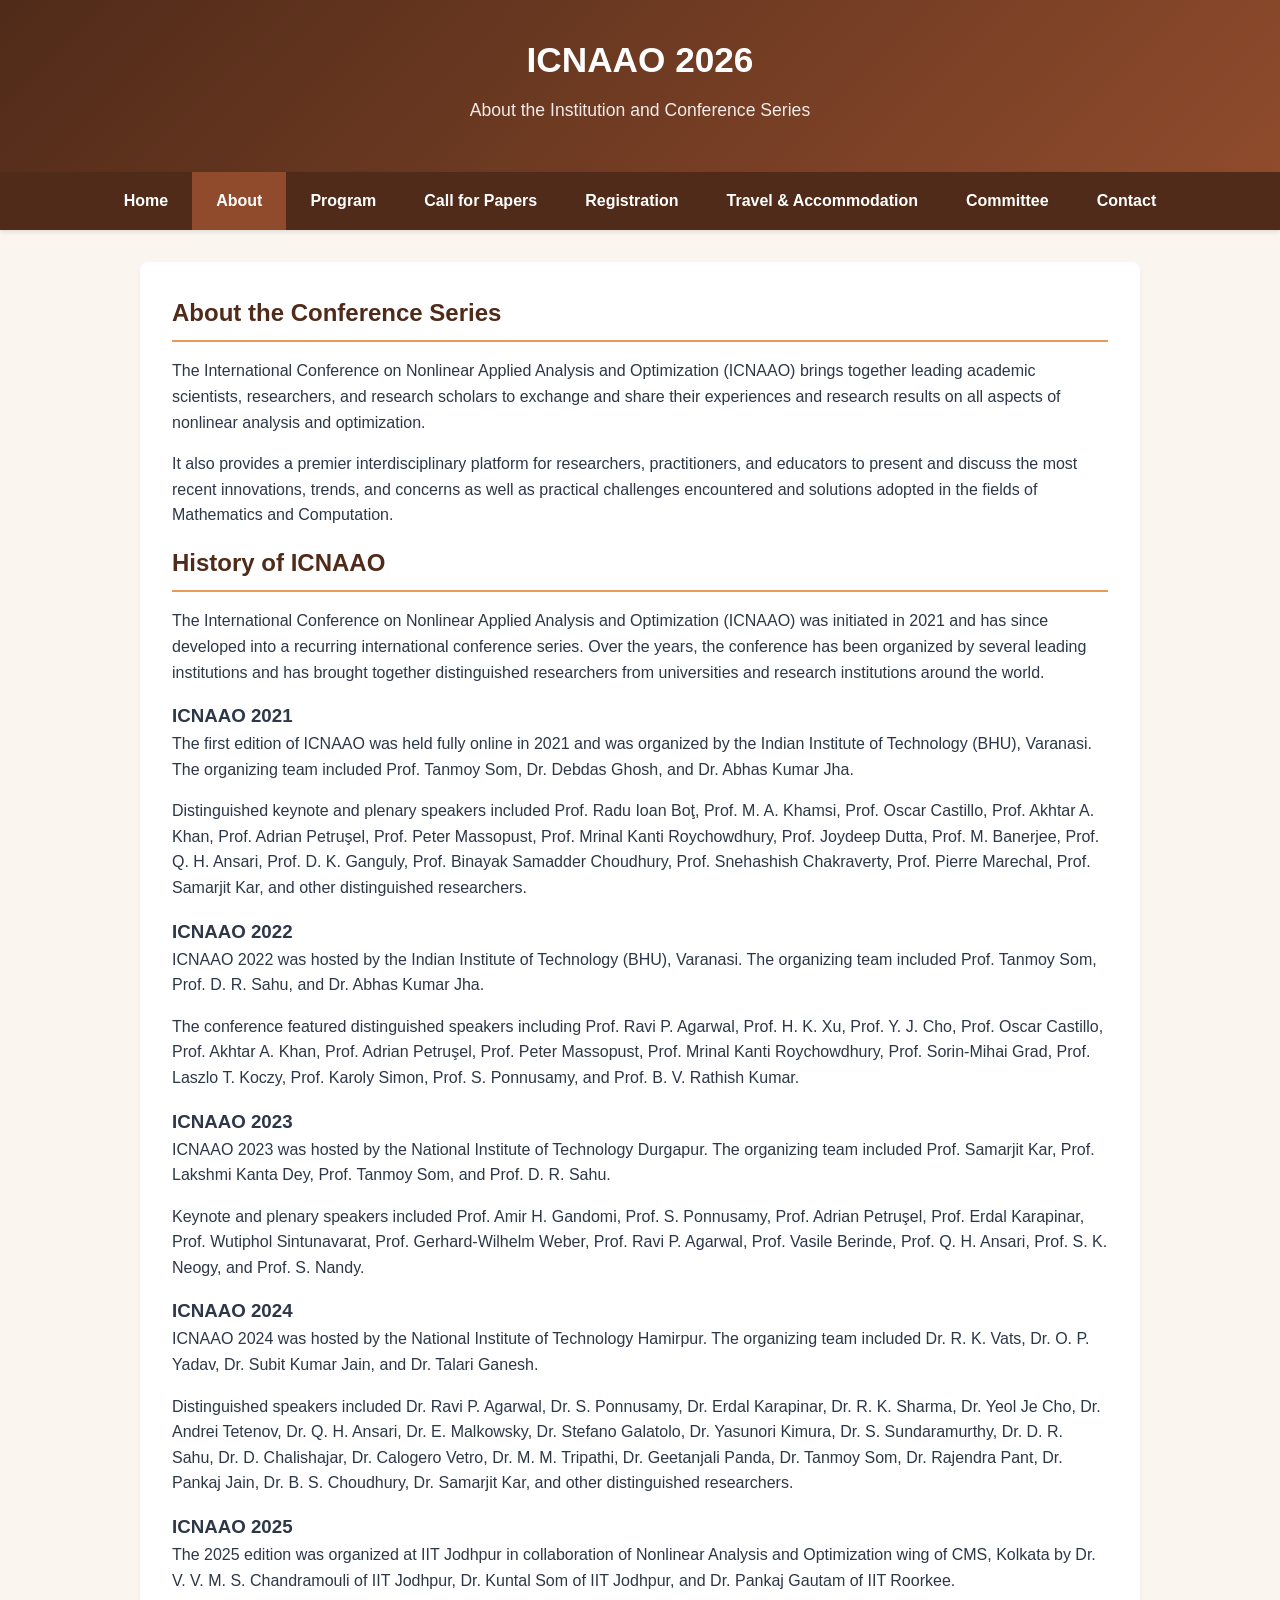
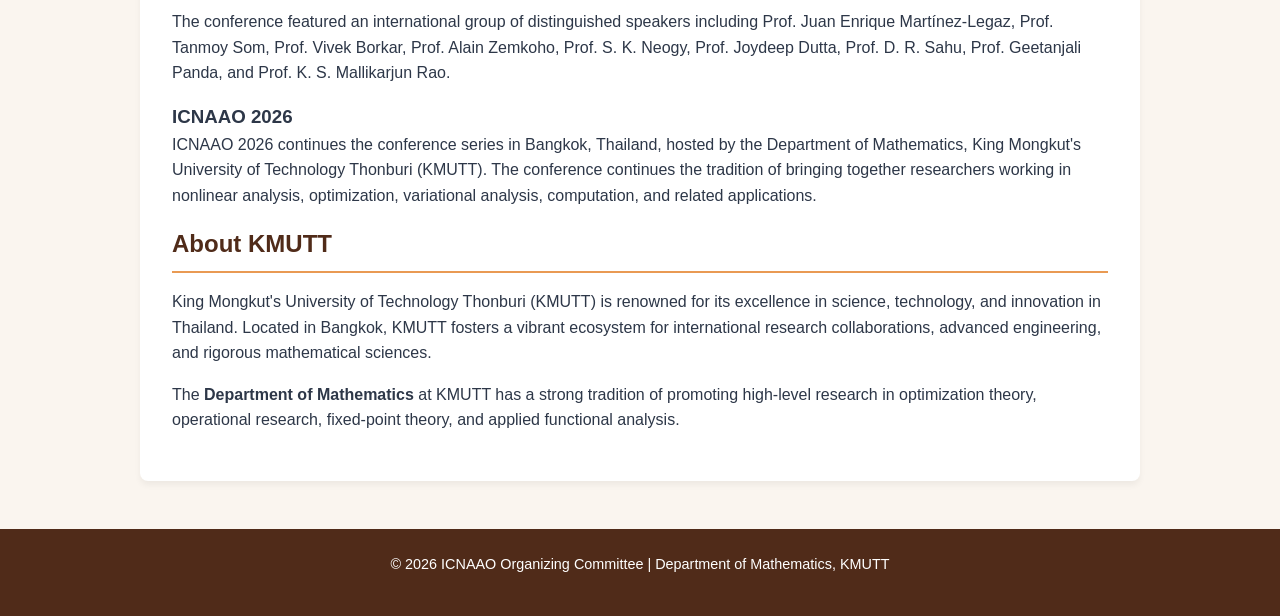
==== about.html @ b0812a9a "Files changed:  M about.html  M committee.html  M index.html committed by PC." ====
<!DOCTYPE html>
<html lang="en">
<head>
    <meta charset="UTF-8">
    <meta name="viewport" content="width=device-width, initial-scale=1.0">
    <title>ICNAAO 2026 - About</title>
    <link rel="stylesheet" href="style.css">
</head>
<body>

    <header>
        <h1>ICNAAO 2026</h1>
        <p>About the Institution and Conference Series</p>
    </header>

    <nav>
        <a href="index.html">Home</a>
        <a href="about.html" class="active">About</a>
        <a href="program.html">Program</a>
        <a href="call-for-papers.html">Call for Papers</a>
        <a href="registration.html">Registration</a>
        <a href="travel.html">Travel &amp; Accommodation</a>
        <a href="committee.html">Committee</a>
        <a href="contact.html">Contact</a>
    </nav>

    <div class="container">

        <h2>About the Conference Series</h2>

        <p>
            The International Conference on Nonlinear Applied Analysis and
            Optimization (ICNAAO) brings together leading academic scientists,
            researchers, and research scholars to exchange and share their
            experiences and research results on all aspects of nonlinear
            analysis and optimization.
        </p>

        <p>
            It also provides a premier interdisciplinary platform for
            researchers, practitioners, and educators to present and discuss
            the most recent innovations, trends, and concerns as well as
            practical challenges encountered and solutions adopted in the
            fields of Mathematics and Computation.
        </p>


        <h2>History of ICNAAO</h2>

        <p>
            The International Conference on Nonlinear Applied Analysis and
            Optimization (ICNAAO) was initiated in 2021 and has since developed
            into a recurring international conference series. Over the years,
            the conference has been organized by several leading institutions
            and has brought together distinguished researchers from universities
            and research institutions around the world.
        </p>

        <h3>ICNAAO 2021</h3>

        <p>
            The first edition of ICNAAO was held fully online in 2021 and was
            organized by the Indian Institute of Technology (BHU), Varanasi.
            The organizing team included Prof. Tanmoy Som, Dr. Debdas Ghosh,
            and Dr. Abhas Kumar Jha.
        </p>

        <p>
            Distinguished keynote and plenary speakers included Prof. Radu Ioan
            Boţ, Prof. M. A. Khamsi, Prof. Oscar Castillo, Prof. Akhtar A. Khan,
            Prof. Adrian Petruşel, Prof. Peter Massopust, Prof. Mrinal Kanti
            Roychowdhury, Prof. Joydeep Dutta, Prof. M. Banerjee,
            Prof. Q. H. Ansari, Prof. D. K. Ganguly, Prof. Binayak Samadder
            Choudhury, Prof. Snehashish Chakraverty, Prof. Pierre Marechal,
            Prof. Samarjit Kar, and other distinguished researchers.
        </p>


        <h3>ICNAAO 2022</h3>

        <p>
            ICNAAO 2022 was hosted by the Indian Institute of Technology (BHU),
            Varanasi. The organizing team included Prof. Tanmoy Som,
            Prof. D. R. Sahu, and Dr. Abhas Kumar Jha.
        </p>

        <p>
            The conference featured distinguished speakers including
            Prof. Ravi P. Agarwal, Prof. H. K. Xu, Prof. Y. J. Cho,
            Prof. Oscar Castillo, Prof. Akhtar A. Khan, Prof. Adrian Petruşel,
            Prof. Peter Massopust, Prof. Mrinal Kanti Roychowdhury,
            Prof. Sorin-Mihai Grad, Prof. Laszlo T. Koczy,
            Prof. Karoly Simon, Prof. S. Ponnusamy, and
            Prof. B. V. Rathish Kumar.
        </p>


        <h3>ICNAAO 2023</h3>

        <p>
            ICNAAO 2023 was hosted by the National Institute of Technology
            Durgapur. The organizing team included Prof. Samarjit Kar,
            Prof. Lakshmi Kanta Dey, Prof. Tanmoy Som, and Prof. D. R. Sahu.
        </p>

        <p>
            Keynote and plenary speakers included Prof. Amir H. Gandomi,
            Prof. S. Ponnusamy, Prof. Adrian Petruşel, Prof. Erdal Karapinar,
            Prof. Wutiphol Sintunavarat, Prof. Gerhard-Wilhelm Weber,
            Prof. Ravi P. Agarwal, Prof. Vasile Berinde, Prof. Q. H. Ansari,
            Prof. S. K. Neogy, and Prof. S. Nandy.
        </p>


        <h3>ICNAAO 2024</h3>

        <p>
            ICNAAO 2024 was hosted by the National Institute of Technology
            Hamirpur. The organizing team included Dr. R. K. Vats,
            Dr. O. P. Yadav, Dr. Subit Kumar Jain, and Dr. Talari Ganesh.
        </p>

        <p>
            Distinguished speakers included Dr. Ravi P. Agarwal,
            Dr. S. Ponnusamy, Dr. Erdal Karapinar, Dr. R. K. Sharma,
            Dr. Yeol Je Cho, Dr. Andrei Tetenov, Dr. Q. H. Ansari,
            Dr. E. Malkowsky, Dr. Stefano Galatolo, Dr. Yasunori Kimura,
            Dr. S. Sundaramurthy, Dr. D. R. Sahu, Dr. D. Chalishajar,
            Dr. Calogero Vetro, Dr. M. M. Tripathi, Dr. Geetanjali Panda,
            Dr. Tanmoy Som, Dr. Rajendra Pant, Dr. Pankaj Jain,
            Dr. B. S. Choudhury, Dr. Samarjit Kar, and other distinguished
            researchers.
        </p>


        <h3>ICNAAO 2025</h3>

        <p>
            The 2025 edition was organized at IIT Jodhpur in collaboration of
            Nonlinear Analysis and Optimization wing of CMS, Kolkata by Dr. V. V. M. S. Chandramouli
            of IIT Jodhpur, Dr. Kuntal Som of IIT Jodhpur, and
            Dr. Pankaj Gautam of IIT Roorkee.
        </p>

        <p>
            The conference featured an international group of distinguished
            speakers including Prof. Juan Enrique Martínez-Legaz,
            Prof. Tanmoy Som, Prof. Vivek Borkar, Prof. Alain Zemkoho,
            Prof. S. K. Neogy, Prof. Joydeep Dutta, Prof. D. R. Sahu,
            Prof. Geetanjali Panda, and Prof. K. S. Mallikarjun Rao.
        </p>


        <h3>ICNAAO 2026</h3>

        <p>
            ICNAAO 2026 continues the conference series in Bangkok, Thailand,
            hosted by the Department of Mathematics, King Mongkut's University
            of Technology Thonburi (KMUTT). The conference continues the
            tradition of bringing together researchers working in nonlinear
            analysis, optimization, variational analysis, computation, and
            related applications.
        </p>


        <h2>About KMUTT</h2>

        <p>
            King Mongkut's University of Technology Thonburi (KMUTT) is
            renowned for its excellence in science, technology, and innovation
            in Thailand. Located in Bangkok, KMUTT fosters a vibrant ecosystem
            for international research collaborations, advanced engineering,
            and rigorous mathematical sciences.
        </p>

        <p>
            The <strong>Department of Mathematics</strong> at KMUTT has a
            strong tradition of promoting high-level research in optimization
            theory, operational research, fixed-point theory, and applied
            functional analysis.
        </p>

    </div>

    <footer>
        <p>
            &copy; 2026 ICNAAO Organizing Committee |
            Department of Mathematics, KMUTT
        </p>
    </footer>

</body>
</html>
---- style.css ----
:root {
    --primary-color: #502b19;
    --secondary-color: #8f4b2c;
    --accent-color: #e99a53;
    --bg-light: #faf5ef;
    --highlight-color: #f7ecdd;
    --text-color: #2d3748;
    --border-color: #ebcbab;
}

* {
    box-sizing: border-box;
    margin: 0;
    padding: 0;
}

body {
    font-family: 'Segoe UI', Tahoma, Geneva, Verdana, sans-serif;
    color: var(--text-color);
    background-color: var(--bg-light);
    line-height: 1.6;
}

a {
    color: var(--secondary-color);
}

a:focus-visible {
    outline: 3px solid var(--accent-color);
    outline-offset: 3px;
}

header {
    background: linear-gradient(135deg, var(--primary-color), var(--secondary-color));
    color: white;
    padding: 2rem 1rem;
    text-align: center;
}

header h1 {
    font-size: 2.2rem;
    margin-bottom: 0.5rem;
}

header p {
    font-size: 1.1rem;
    opacity: 0.9;
}

nav {
    background-color: var(--primary-color);
    display: flex;
    justify-content: center;
    flex-wrap: wrap;
    box-shadow: 0 2px 4px rgba(0,0,0,0.1);
    position: sticky;
    top: 0;
    z-index: 1000;
}

nav a {
    color: white;
    padding: 1rem 1.5rem;
    text-decoration: none;
    font-weight: 600;
    transition: background 0.3s;
}

nav a:hover, nav a.active {
    background-color: var(--secondary-color);
}

.container {
    max-width: 1000px;
    margin: 2rem auto;
    padding: 2rem;
    background: white;
    border-radius: 8px;
    box-shadow: 0 4px 6px rgba(0,0,0,0.05);
}

h2 {
    color: var(--primary-color);
    margin-bottom: 1rem;
    border-bottom: 2px solid var(--accent-color);
    padding-bottom: 0.5rem;
}

p {
    margin-bottom: 1rem;
}

ul {
    margin-bottom: 1rem;
    padding-left: 1.5rem;
}

li {
    margin-bottom: 0.5rem;
}

table {
    width: 100%;
    border-collapse: collapse;
    margin: 1.5rem 0;
}

th, td {
    border: 1px solid var(--border-color);
    padding: 0.75rem;
    text-align: left;
}

th {
    background-color: var(--bg-light);
    color: var(--primary-color);
}

footer {
    text-align: center;
    padding: 1.5rem;
    background-color: var(--primary-color);
    color: white;
    margin-top: 3rem;
    font-size: 0.9rem;
}

.highlight-box {
    background-color: var(--highlight-color);
    border-left: 4px solid var(--accent-color);
    padding: 1rem;
    margin: 1rem 0;
}

.speaker-list {
    display: grid;
    grid-template-columns: repeat(auto-fit, minmax(240px, 1fr));
    gap: 1rem;
    padding-left: 0;
    list-style: none;
}

.announcements {
    background: var(--highlight-color);
    border: 2px solid var(--accent-color);
    border-left: 6px solid var(--secondary-color);
    border-radius: 8px;
    padding: 1.5rem;
    margin-bottom: 2rem;
}

.announcements h2 {
    color: var(--primary-color);
    border-bottom-color: var(--accent-color);
}

.announcement-item + .announcement-item {
    border-top: 1px solid var(--border-color);
    margin-top: 1.5rem;
    padding-top: 1.5rem;
}

.announcement-message {
    color: var(--secondary-color);
    font-size: 1.4rem;
    font-weight: 700;
}

.announcement-link {
    display: inline-block;
    background-color: var(--secondary-color);
    color: white;
    padding: 0.75rem 1rem;
    border-radius: 6px;
    font-weight: 600;
    text-decoration: none;
}

.submission-actions {
    display: flex;
    flex-wrap: wrap;
    gap: 0.75rem;
}

.announcement-link span {
    display: block;
    font-size: 0.8rem;
    font-weight: 400;
}

.announcement-link:hover {
    background-color: var(--primary-color);
    text-decoration: underline;
}

.announcement-link:focus-visible {
    outline: 3px solid var(--primary-color);
    outline-offset: 3px;
}

.speaker-list li {
    padding: 1rem;
    background-color: var(--bg-light);
    border: 1px solid var(--border-color);
    border-radius: 6px;
}
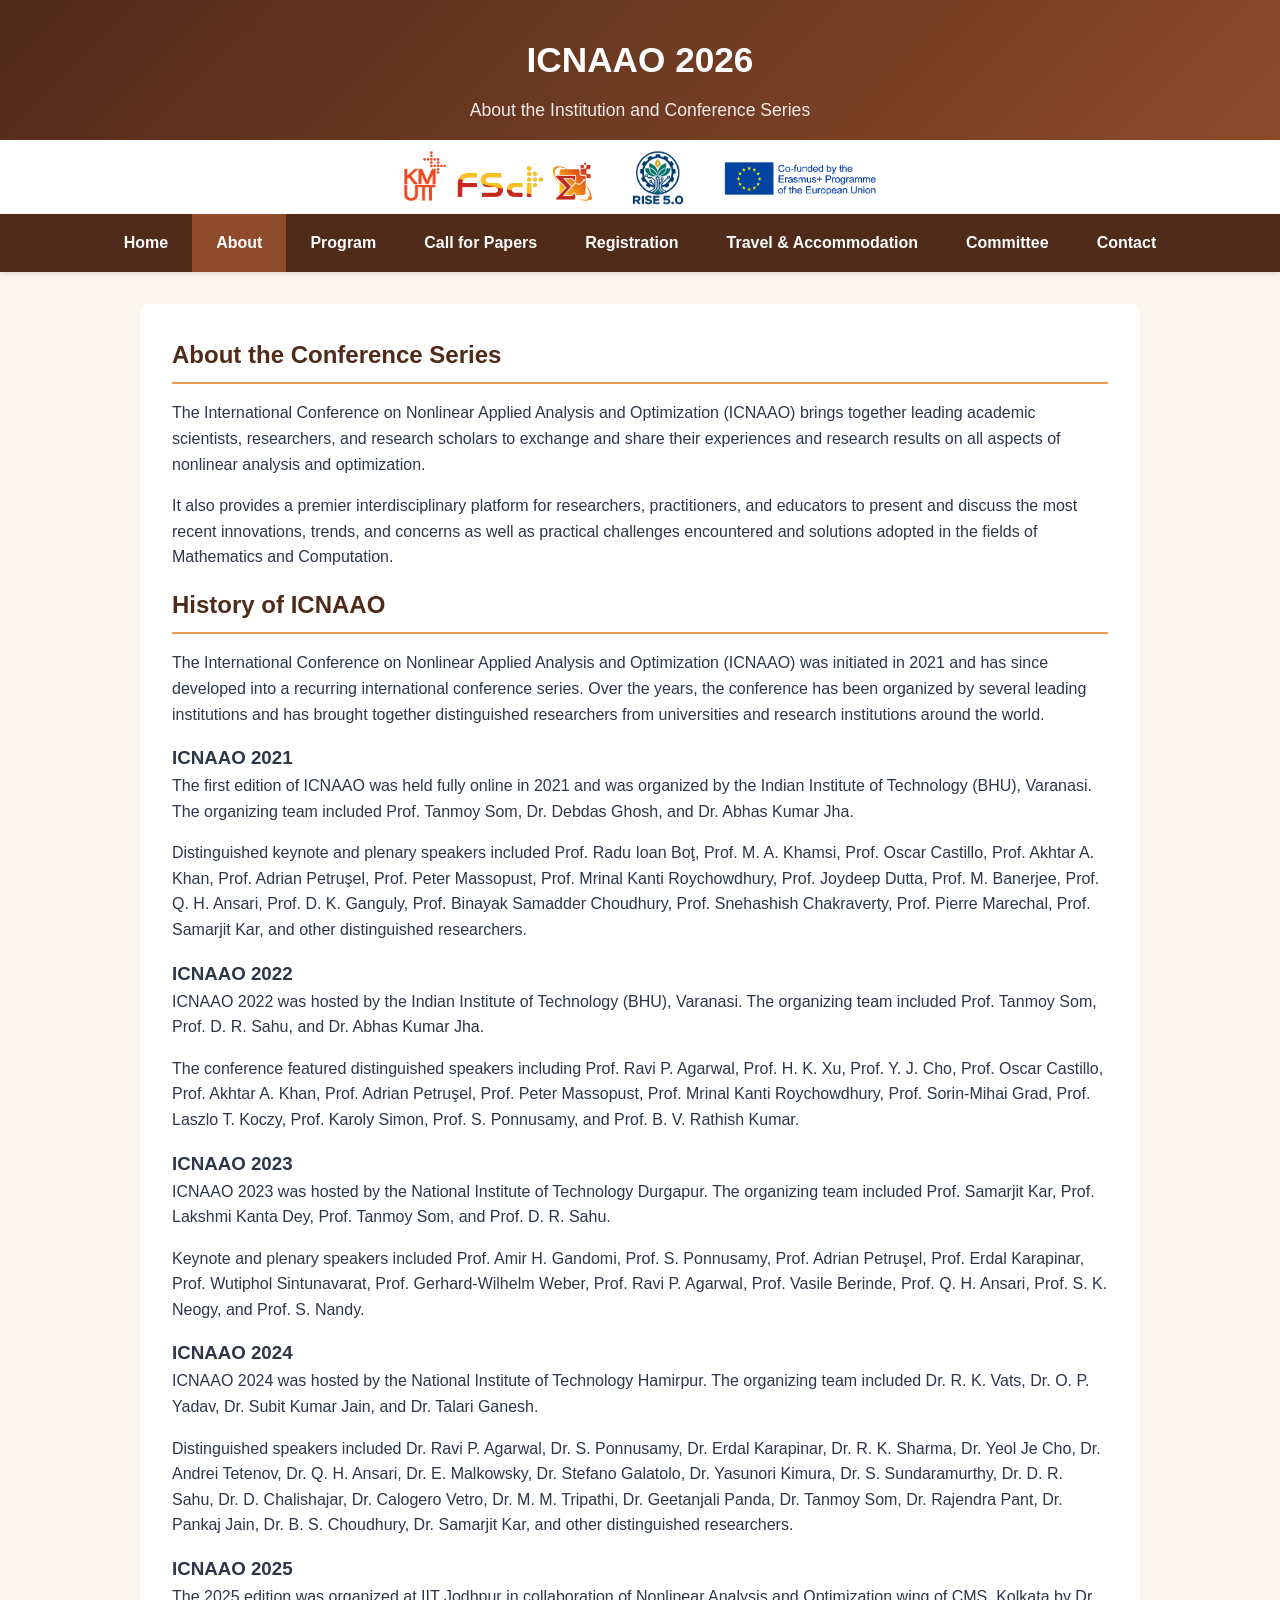
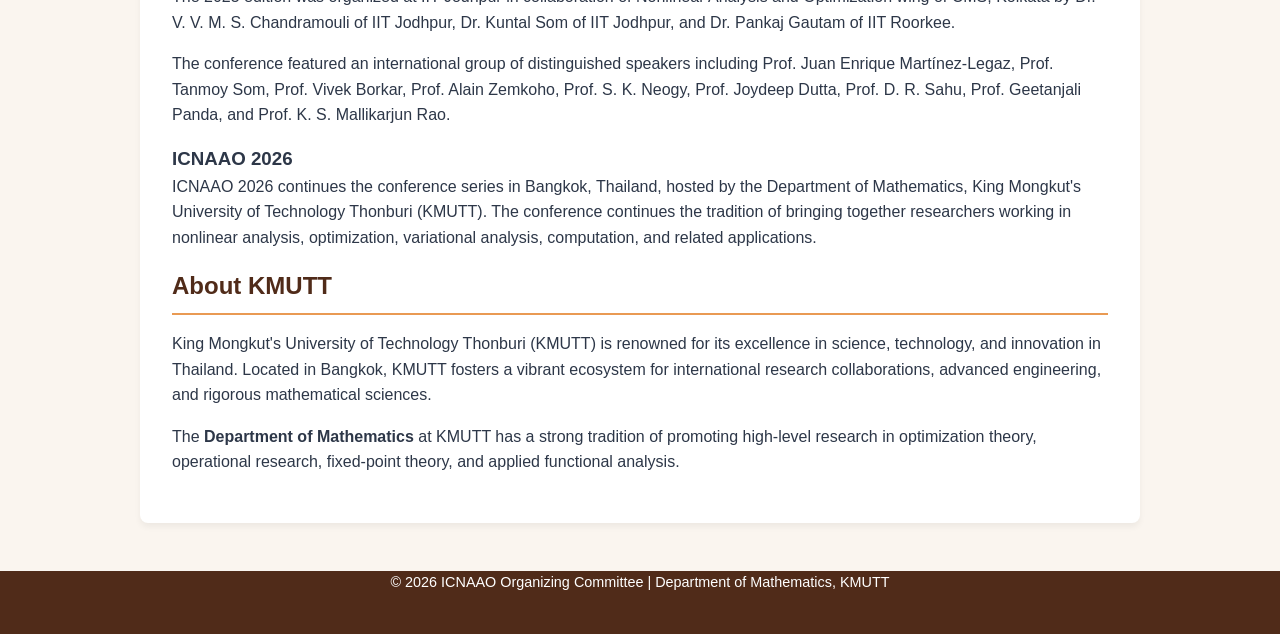
==== commit 22d109a8: "Files changed:  M about.html  M call-for-papers.html  M committee.html  M contact.html  M index.html" ====
--- a/about.html
+++ b/about.html
@@ -1,6 +1,15 @@
 <!DOCTYPE html>
 <html lang="en">
 <head>
+<!-- Google tag (gtag.js) -->
+<script async src="https://www.googletagmanager.com/gtag/js?id=G-36C33C0RKT"></script>
+<script>
+  window.dataLayer = window.dataLayer || [];
+  function gtag(){dataLayer.push(arguments);}
+  gtag('js', new Date());
+
+  gtag('config', 'G-36C33C0RKT');
+</script>
     <meta charset="UTF-8">
     <meta name="viewport" content="width=device-width, initial-scale=1.0">
     <title>ICNAAO 2026 - About</title>
@@ -11,6 +20,12 @@
     <header>
         <h1>ICNAAO 2026</h1>
         <p>About the Institution and Conference Series</p>
+
+        <div class="header-logos" aria-label="Conference organizers and partners">
+            <img class="logo-kmutt" src="assets/kmutt-logos-transparent.png" alt="King Mongkut's University of Technology Thonburi (KMUTT), Faculty of Science, and Department of Mathematics logos" loading="lazy">
+            <img class="logo-rise50" src="assets/rise50-transparent.png" alt="RISE 5.0 logo" loading="lazy">
+            <img class="logo-erasmus" src="assets/erasmus-transparent.png" alt="Co-funded by the Erasmus+ Programme of the European Union" loading="lazy">
+        </div>
     </header>
 
     <nav>
@@ -183,6 +198,7 @@
     </div>
 
     <footer>
+
         <p>
             &copy; 2026 ICNAAO Organizing Committee |
             Department of Mathematics, KMUTT
--- a/style.css
+++ b/style.css
@@ -118,11 +118,65 @@
 
 footer {
     text-align: center;
-    padding: 1.5rem;
+    padding: 0 1rem 1.5rem;
     background-color: var(--primary-color);
     color: white;
     margin-top: 3rem;
     font-size: 0.9rem;
+}
+
+.header-logos {
+    display: flex;
+    align-items: center;
+    justify-content: center;
+    flex-wrap: wrap;
+    gap: clamp(0.75rem, 3vw, 2rem);
+    margin: 0.75rem -1rem -2rem;
+    padding: 0.25rem 1rem;
+    background: white;
+}
+
+.header-logos img {
+    display: block;
+    object-fit: contain;
+}
+
+.header-logos img.logo-kmutt {
+    width: 195px;
+    height: 65px;
+}
+
+.header-logos img.logo-rise50 {
+    width: 60px;
+    height: 55px;
+}
+
+.header-logos img.logo-erasmus {
+    width: 160px;
+    height: 66px;
+}
+
+@media (max-width: 600px) {
+    .header-logos {
+        gap: 0.5rem;
+        margin-top: 1rem;
+        padding: 0.25rem 0.5rem;
+    }
+
+    .header-logos img.logo-kmutt {
+        width: min(40vw, 130px);
+        height: 43px;
+    }
+
+    .header-logos img.logo-rise50 {
+        width: 38px;
+        height: 35px;
+    }
+
+    .header-logos img.logo-erasmus {
+        width: min(40vw, 116px);
+        height: 48px;
+    }
 }
 
 .highlight-box {
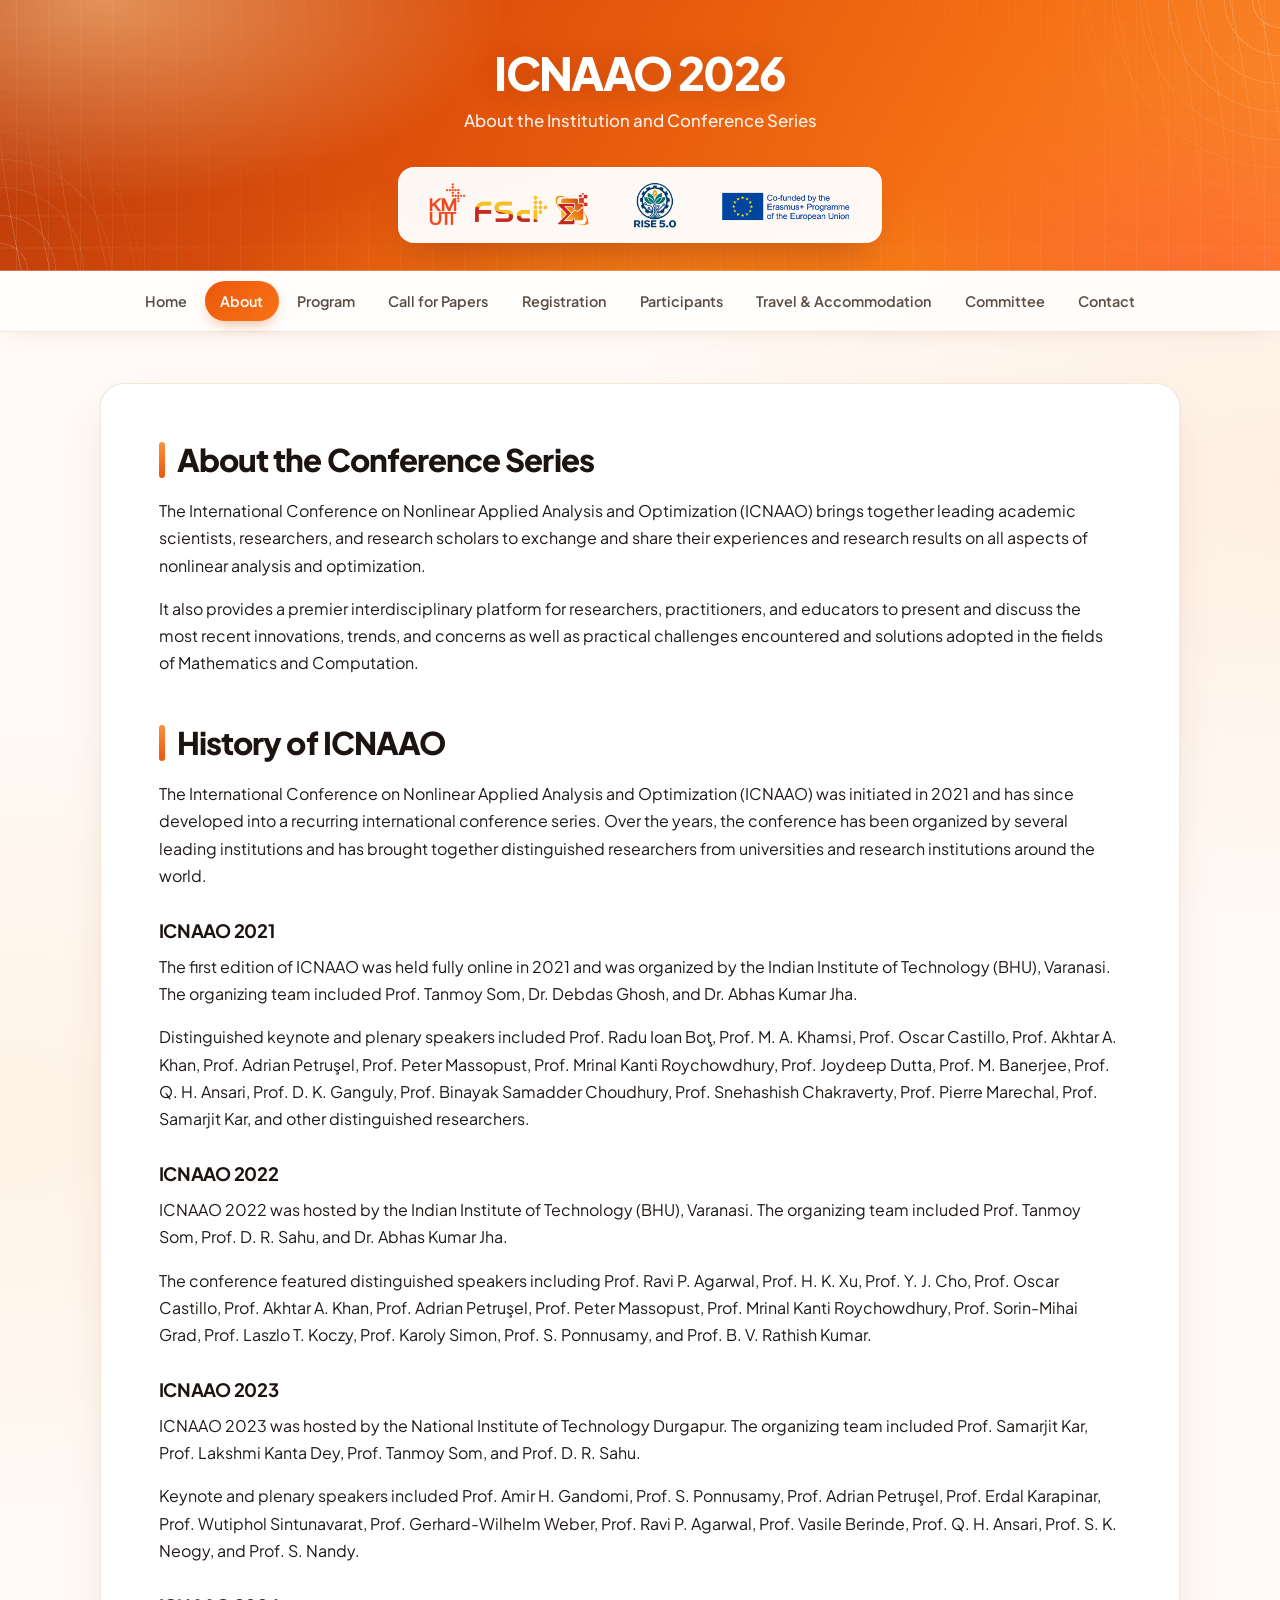
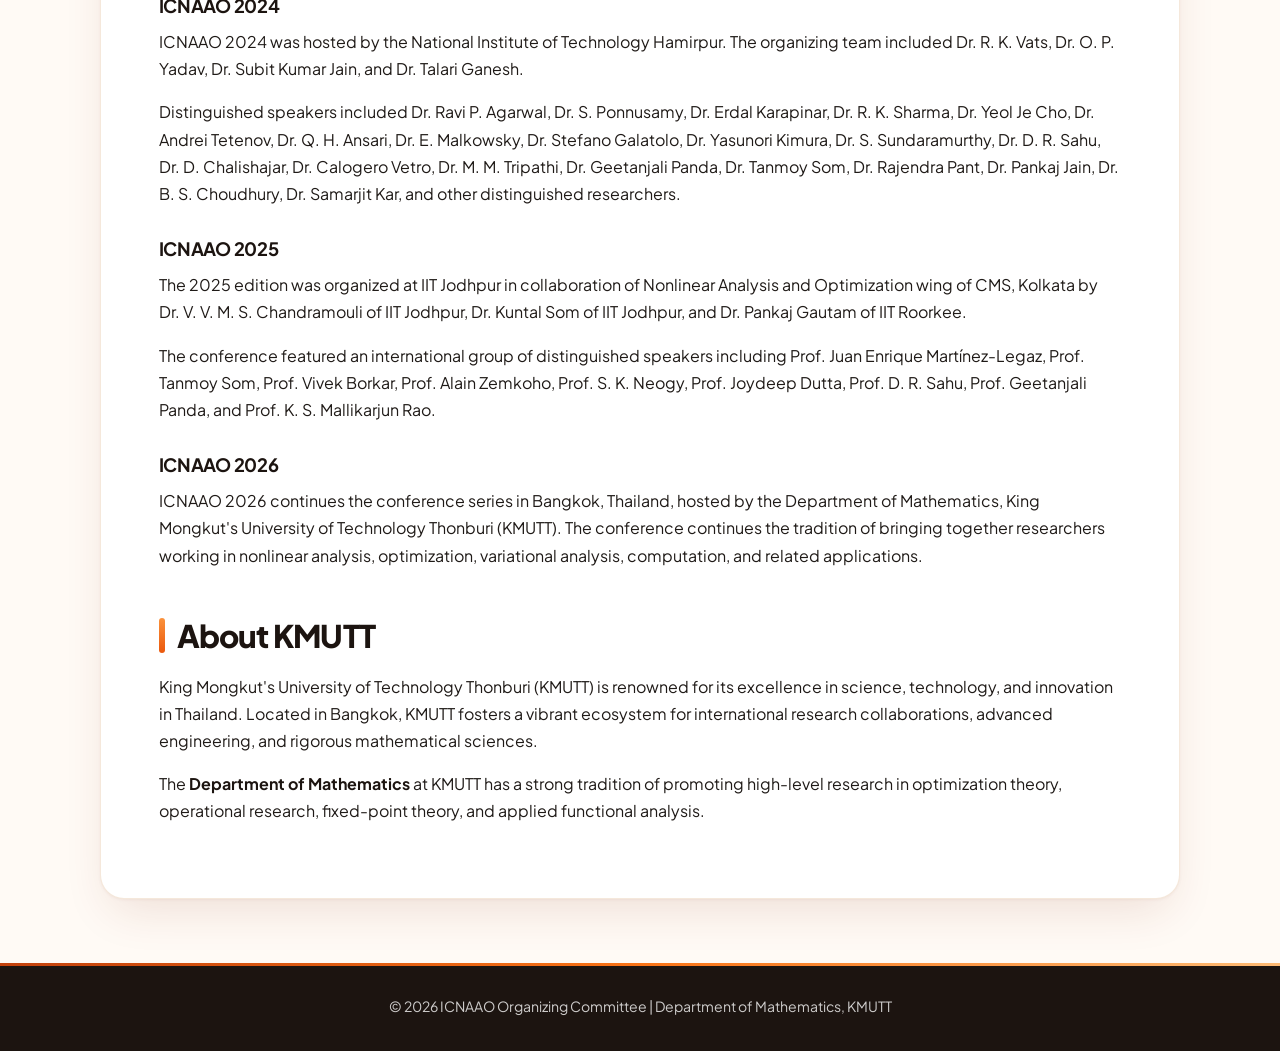
==== commit 24450740: "Files changed:  M about.html  M call-for-papers.html  M committee.html  M contact.html  M index.html" ====
--- a/about.html
+++ b/about.html
@@ -34,6 +34,7 @@
         <a href="program.html">Program</a>
         <a href="call-for-papers.html">Call for Papers</a>
         <a href="registration.html">Registration</a>
+        <a href="participants.html">Participants</a>
         <a href="travel.html">Travel &amp; Accommodation</a>
         <a href="committee.html">Committee</a>
         <a href="contact.html">Contact</a>
--- a/style.css
+++ b/style.css
@@ -1,11 +1,35 @@
+@import url("https://fonts.googleapis.com/css2?family=Plus+Jakarta+Sans:wght@400;500;600;700;800&display=swap");
+
 :root {
-    --primary-color: #502b19;
-    --secondary-color: #8f4b2c;
-    --accent-color: #e99a53;
-    --bg-light: #faf5ef;
-    --highlight-color: #f7ecdd;
-    --text-color: #2d3748;
-    --border-color: #ebcbab;
+    color-scheme: light;
+    --orange-50: #fff7ed;
+    --orange-100: #ffedd5;
+    --orange-200: #fed7aa;
+    --orange-300: #fdba74;
+    --orange-400: #fb923c;
+    --orange-500: #f97316;
+    --orange-600: #ea580c;
+    --orange-700: #c2410c;
+    --orange-800: #9a3412;
+
+    --primary-color: var(--orange-700);
+    --secondary-color: var(--orange-600);
+    --accent-color: var(--orange-500);
+    --bg-light: #fffaf5;
+    --highlight-color: var(--orange-50);
+    --text-color: #1f1a17;
+    --heading-color: #1c1410;
+    --muted-color: #6b5f57;
+    --border-color: #f3e3d3;
+    --surface: #ffffff;
+
+    --radius-sm: 10px;
+    --radius: 16px;
+    --radius-lg: 24px;
+    --shadow-sm: 0 1px 2px rgba(124, 45, 18, 0.06), 0 2px 8px rgba(124, 45, 18, 0.04);
+    --shadow: 0 1px 3px rgba(124, 45, 18, 0.05), 0 20px 48px -12px rgba(124, 45, 18, 0.14);
+    --shadow-lift: 0 4px 10px rgba(124, 45, 18, 0.08), 0 18px 36px -10px rgba(234, 88, 12, 0.28);
+    --ease: cubic-bezier(0.22, 1, 0.36, 1);
 }
 
 * {
@@ -14,220 +38,538 @@
     padding: 0;
 }
 
+html {
+    scroll-behavior: smooth;
+    scroll-padding-top: 5rem;
+}
+
 body {
-    font-family: 'Segoe UI', Tahoma, Geneva, Verdana, sans-serif;
+    min-height: 100vh;
+    display: flex;
+    flex-direction: column;
+    background:
+        radial-gradient(ellipse 60rem 40rem at 100% 30rem, rgba(251, 146, 60, 0.1), transparent 70%),
+        radial-gradient(ellipse 50rem 36rem at 0% 70rem, rgba(253, 186, 116, 0.12), transparent 70%),
+        var(--bg-light);
     color: var(--text-color);
-    background-color: var(--bg-light);
-    line-height: 1.6;
+    font-family: "Plus Jakarta Sans", "Segoe UI", system-ui, -apple-system, BlinkMacSystemFont, sans-serif;
+    font-size: 1rem;
+    line-height: 1.7;
+    -webkit-font-smoothing: antialiased;
+    text-rendering: optimizeLegibility;
+}
+
+::selection {
+    color: var(--heading-color);
+    background: var(--orange-200);
 }
 
 a {
-    color: var(--secondary-color);
+    color: var(--primary-color);
+    font-weight: 600;
+    text-decoration-color: var(--orange-300);
+    text-decoration-thickness: 2px;
+    text-underline-offset: 0.22em;
+    transition: color 200ms var(--ease), background-color 200ms var(--ease), text-decoration-color 200ms var(--ease),
+        transform 200ms var(--ease), box-shadow 200ms var(--ease);
+}
+
+a:hover {
+    color: var(--orange-800);
+    text-decoration-color: currentColor;
 }
 
 a:focus-visible {
-    outline: 3px solid var(--accent-color);
+    outline: 3px solid var(--orange-400);
     outline-offset: 3px;
-}
+    border-radius: 4px;
+}
+
+/* ---------- Hero header ---------- */
 
 header {
-    background: linear-gradient(135deg, var(--primary-color), var(--secondary-color));
-    color: white;
-    padding: 2rem 1rem;
+    position: relative;
+    isolation: isolate;
+    overflow: hidden;
+    padding: clamp(2rem, 4.5vw, 3rem) 1.5rem clamp(1.25rem, 2.5vw, 1.75rem);
+    color: #ffffff;
     text-align: center;
+    background:
+        radial-gradient(ellipse 36rem 18rem at 8% 0%, rgba(255, 214, 153, 0.55), transparent 70%),
+        radial-gradient(ellipse 30rem 20rem at 95% 110%, rgba(255, 92, 51, 0.6), transparent 70%),
+        radial-gradient(ellipse 40rem 14rem at 50% 115%, rgba(251, 191, 36, 0.35), transparent 70%),
+        linear-gradient(120deg, #b93a0b 0%, #e2530b 38%, #f46d12 70%, #fb8a2e 100%);
+    box-shadow: inset 0 -1px 0 rgba(255, 255, 255, 0.25);
+}
+
+/* fine grid, fading out toward the centre */
+header::before {
+    position: absolute;
+    inset: 0;
+    z-index: -1;
+    background-image:
+        linear-gradient(rgba(255, 255, 255, 0.09) 1px, transparent 1px),
+        linear-gradient(90deg, rgba(255, 255, 255, 0.09) 1px, transparent 1px);
+    background-size: 32px 32px;
+    background-position: center;
+    -webkit-mask-image: radial-gradient(ellipse 70% 90% at 50% 40%, transparent 30%, #000 100%);
+    mask-image: radial-gradient(ellipse 70% 90% at 50% 40%, transparent 30%, #000 100%);
+    content: "";
+    pointer-events: none;
+}
+
+/* concentric rings in opposite corners */
+header::after {
+    position: absolute;
+    inset: 0;
+    z-index: -1;
+    background:
+        repeating-radial-gradient(circle at 100% 0%, transparent 0 27px, rgba(255, 255, 255, 0.22) 27px 28px),
+        repeating-radial-gradient(circle at 0% 100%, transparent 0 27px, rgba(255, 255, 255, 0.18) 27px 28px);
+    -webkit-mask-image:
+        radial-gradient(circle 15rem at 100% 0%, #000, transparent),
+        radial-gradient(circle 11rem at 0% 100%, #000, transparent);
+    mask-image:
+        radial-gradient(circle 15rem at 100% 0%, #000, transparent),
+        radial-gradient(circle 11rem at 0% 100%, #000, transparent);
+    content: "";
+    pointer-events: none;
 }
 
 header h1 {
-    font-size: 2.2rem;
-    margin-bottom: 0.5rem;
+    max-width: 920px;
+    margin: 0 auto 0.6rem;
+    font-size: clamp(1.7rem, 3.6vw, 2.85rem);
+    font-weight: 800;
+    letter-spacing: -0.035em;
+    line-height: 1.08;
+    text-wrap: balance;
+    text-shadow: 0 2px 24px rgba(124, 45, 18, 0.25);
 }
 
 header p {
-    font-size: 1.1rem;
-    opacity: 0.9;
-}
+    max-width: 760px;
+    margin: 0 auto 0.25rem;
+    color: rgba(255, 255, 255, 0.92);
+    font-size: clamp(0.95rem, 1.5vw, 1.05rem);
+    font-weight: 500;
+    text-wrap: balance;
+}
+
+header p strong {
+    display: inline-flex;
+    align-items: center;
+    gap: 0.55rem;
+    margin-top: 0.6rem;
+    padding: 0.4rem 1.05rem;
+    border: 1px solid rgba(255, 255, 255, 0.35);
+    border-radius: 999px;
+    color: #ffffff;
+    background: rgba(255, 255, 255, 0.16);
+    box-shadow: inset 0 1px 0 rgba(255, 255, 255, 0.25), 0 8px 24px -8px rgba(124, 45, 18, 0.45);
+    backdrop-filter: blur(8px);
+    font-size: 0.95rem;
+    font-weight: 700;
+    letter-spacing: 0.01em;
+}
+
+header p strong::before {
+    width: 0.5rem;
+    height: 0.5rem;
+    border-radius: 50%;
+    background: #fff3c4;
+    box-shadow: 0 0 0 4px rgba(255, 243, 196, 0.3);
+    content: "";
+}
+
+.header-logos {
+    display: inline-flex;
+    align-items: center;
+    justify-content: center;
+    flex-wrap: wrap;
+    gap: clamp(1rem, 3vw, 2.5rem);
+    max-width: 100%;
+    margin: clamp(1.25rem, 3vw, 1.75rem) auto 0;
+    padding: 0.55rem clamp(1rem, 2.5vw, 1.75rem);
+    border: 1px solid rgba(255, 255, 255, 0.6);
+    border-radius: var(--radius);
+    background: rgba(255, 255, 255, 0.96);
+    box-shadow: 0 20px 40px -16px rgba(124, 45, 18, 0.45);
+}
+
+.header-logos img {
+    display: block;
+    object-fit: contain;
+}
+
+.header-logos img.logo-kmutt {
+    width: 165px;
+    height: 55px;
+}
+
+.header-logos img.logo-rise50 {
+    width: 50px;
+    height: 46px;
+}
+
+.header-logos img.logo-erasmus {
+    width: 135px;
+    height: 56px;
+}
+
+/* ---------- Navigation ---------- */
 
 nav {
-    background-color: var(--primary-color);
+    position: sticky;
+    top: 0;
+    z-index: 1000;
     display: flex;
     justify-content: center;
     flex-wrap: wrap;
-    box-shadow: 0 2px 4px rgba(0,0,0,0.1);
-    position: sticky;
-    top: 0;
-    z-index: 1000;
+    gap: 0.2rem;
+    padding: 0.6rem 1rem;
+    border-bottom: 1px solid rgba(243, 227, 211, 0.9);
+    background: rgba(255, 255, 255, 0.82);
+    box-shadow: 0 6px 24px -12px rgba(124, 45, 18, 0.18);
+    -webkit-backdrop-filter: saturate(180%) blur(16px);
+    backdrop-filter: saturate(180%) blur(16px);
 }
 
 nav a {
-    color: white;
-    padding: 1rem 1.5rem;
+    display: inline-flex;
+    align-items: center;
+    min-height: 2.5rem;
+    padding: 0.5rem 0.95rem;
+    border-radius: 999px;
+    color: #5b4d44;
+    font-size: 0.9rem;
+    font-weight: 600;
     text-decoration: none;
-    font-weight: 600;
-    transition: background 0.3s;
-}
-
-nav a:hover, nav a.active {
-    background-color: var(--secondary-color);
-}
+}
+
+nav a:hover {
+    color: var(--orange-700);
+    background: var(--orange-50);
+}
+
+nav a.active {
+    color: #ffffff;
+    background: linear-gradient(135deg, var(--orange-600), var(--orange-500));
+    box-shadow: 0 6px 16px -6px rgba(234, 88, 12, 0.6);
+}
+
+/* ---------- Main content ---------- */
 
 .container {
-    max-width: 1000px;
-    margin: 2rem auto;
-    padding: 2rem;
-    background: white;
-    border-radius: 8px;
-    box-shadow: 0 4px 6px rgba(0,0,0,0.05);
+    width: min(100% - 2.5rem, 1080px);
+    flex: 1;
+    margin: clamp(1.75rem, 4vw, 3.25rem) auto clamp(2.5rem, 5vw, 4rem);
+    padding: clamp(1.5rem, 4.5vw, 3.75rem);
+    border: 1px solid rgba(243, 227, 211, 0.8);
+    border-radius: var(--radius-lg);
+    background: var(--surface);
+    box-shadow: var(--shadow);
 }
 
 h2 {
-    color: var(--primary-color);
-    margin-bottom: 1rem;
-    border-bottom: 2px solid var(--accent-color);
-    padding-bottom: 0.5rem;
+    display: flex;
+    align-items: center;
+    gap: 0.75rem;
+    margin: 3rem 0 1.15rem;
+    color: var(--heading-color);
+    font-size: clamp(1.5rem, 2.6vw, 1.95rem);
+    font-weight: 800;
+    letter-spacing: -0.03em;
+    line-height: 1.2;
+}
+
+h2::before {
+    flex: 0 0 auto;
+    width: 0.4rem;
+    height: 1.15em;
+    border-radius: 99px;
+    background: linear-gradient(180deg, var(--orange-400), var(--orange-600));
+    content: "";
+}
+
+h2:first-child,
+.announcements h2 {
+    margin-top: 0;
+}
+
+h3 {
+    margin: 1.85rem 0 0.6rem;
+    color: var(--heading-color);
+    font-size: 1.15rem;
+    font-weight: 700;
+    letter-spacing: -0.015em;
+    line-height: 1.35;
 }
 
 p {
     margin-bottom: 1rem;
 }
 
-ul {
-    margin-bottom: 1rem;
-    padding-left: 1.5rem;
+ul,
+ol {
+    margin: 0 0 1.25rem;
+    padding-left: 1.35rem;
 }
 
 li {
-    margin-bottom: 0.5rem;
-}
+    margin-bottom: 0.45rem;
+    padding-left: 0.2rem;
+}
+
+li::marker {
+    color: var(--orange-500);
+    font-weight: 700;
+}
+
+strong {
+    color: var(--heading-color);
+    font-weight: 700;
+}
+
+/* ---------- Tables ---------- */
 
 table {
     width: 100%;
-    border-collapse: collapse;
-    margin: 1.5rem 0;
-}
-
-th, td {
+    margin: 1.4rem 0 1.8rem;
+    overflow: hidden;
     border: 1px solid var(--border-color);
-    padding: 0.75rem;
+    border-radius: var(--radius);
+    border-collapse: separate;
+    border-spacing: 0;
+    background: var(--surface);
+    box-shadow: var(--shadow-sm);
+    font-size: 0.95rem;
+}
+
+th,
+td {
+    padding: 0.9rem 1.15rem;
+    border-bottom: 1px solid var(--border-color);
     text-align: left;
+    vertical-align: top;
 }
 
 th {
-    background-color: var(--bg-light);
-    color: var(--primary-color);
-}
+    color: var(--orange-800);
+    background: linear-gradient(180deg, var(--orange-50), var(--orange-100));
+    font-size: 0.78rem;
+    font-weight: 700;
+    letter-spacing: 0.08em;
+    text-transform: uppercase;
+}
+
+tr:last-child td {
+    border-bottom: 0;
+}
+
+tbody tr:nth-child(even) td {
+    background: #fffcf8;
+}
+
+tbody tr {
+    transition: background-color 200ms var(--ease);
+}
+
+tbody tr:hover td {
+    background: var(--orange-50);
+}
+
+/* ---------- Footer ---------- */
 
 footer {
+    position: relative;
+    margin-top: auto;
+    padding: 2rem 1rem;
+    color: rgba(255, 255, 255, 0.78);
+    background: #1c1410;
     text-align: center;
-    padding: 0 1rem 1.5rem;
-    background-color: var(--primary-color);
-    color: white;
-    margin-top: 3rem;
-    font-size: 0.9rem;
-}
-
-.header-logos {
-    display: flex;
+    font-size: 0.88rem;
+}
+
+footer::before {
+    position: absolute;
+    top: 0;
+    left: 0;
+    right: 0;
+    height: 3px;
+    background: linear-gradient(90deg, var(--orange-700), var(--orange-500), var(--orange-300));
+    content: "";
+}
+
+footer p {
+    margin: 0;
+}
+
+footer a {
+    color: var(--orange-300);
+}
+
+footer a:hover {
+    color: var(--orange-200);
+}
+
+/* ---------- Components ---------- */
+
+.highlight-box {
+    position: relative;
+    margin: 1.75rem 0;
+    padding: 1.4rem 1.6rem 1.4rem 1.85rem;
+    overflow: hidden;
+    border: 1px solid var(--orange-200);
+    border-radius: var(--radius);
+    background: linear-gradient(135deg, var(--orange-50) 0%, #fffdfb 100%);
+}
+
+.highlight-box::before {
+    position: absolute;
+    top: 0;
+    bottom: 0;
+    left: 0;
+    width: 5px;
+    background: linear-gradient(180deg, var(--orange-400), var(--orange-600));
+    content: "";
+}
+
+.highlight-box h3 {
+    margin-top: 0;
+    color: var(--orange-700);
+}
+
+.highlight-box p:last-child,
+.highlight-box ul:last-child {
+    margin-bottom: 0;
+}
+
+.speaker-list {
+    display: grid;
+    grid-template-columns: repeat(auto-fit, minmax(min(100%, 240px), 1fr));
+    gap: 1rem;
+    margin: 0 0 2rem;
+    padding: 0;
+    list-style: none;
+}
+
+.speaker-list li {
+    position: relative;
+    margin: 0;
+    padding: 1.3rem 1.35rem 1.25rem;
+    overflow: hidden;
+    border: 1px solid var(--border-color);
+    border-radius: var(--radius);
+    color: var(--muted-color);
+    background: var(--surface);
+    box-shadow: var(--shadow-sm);
+    font-size: 0.93rem;
+    line-height: 1.55;
+    transition: transform 250ms var(--ease), box-shadow 250ms var(--ease), border-color 250ms var(--ease);
+}
+
+.speaker-list li::before {
+    position: absolute;
+    top: 0;
+    left: 0;
+    right: 0;
+    height: 3px;
+    background: linear-gradient(90deg, var(--orange-500), var(--orange-300));
+    opacity: 0;
+    transition: opacity 250ms var(--ease);
+    content: "";
+}
+
+.speaker-list li:hover {
+    transform: translateY(-3px);
+    border-color: var(--orange-200);
+    box-shadow: var(--shadow-lift);
+}
+
+.speaker-list li:hover::before {
+    opacity: 1;
+}
+
+.speaker-list li strong {
+    display: inline-block;
+    margin-bottom: 0.3rem;
+    color: var(--heading-color);
+    font-size: 1.05rem;
+    letter-spacing: -0.01em;
+}
+
+.announcements {
+    position: relative;
+    margin-bottom: 3rem;
+    padding: clamp(1.4rem, 3.5vw, 2.25rem);
+    overflow: hidden;
+    border: 1px solid var(--orange-200);
+    border-radius: var(--radius-lg);
+    background:
+        radial-gradient(ellipse 28rem 18rem at 100% 0%, rgba(251, 146, 60, 0.18), transparent 70%),
+        linear-gradient(160deg, var(--orange-50) 0%, #fffdfa 70%);
+}
+
+.announcements h2 {
+    color: var(--heading-color);
+}
+
+.announcement-item + .announcement-item {
+    margin-top: 1.5rem;
+    padding-top: 1.5rem;
+    border-top: 1px dashed var(--orange-200);
+}
+
+.announcement-message {
+    margin-bottom: 0.35rem;
+    color: var(--orange-700);
+    font-size: clamp(1.1rem, 2vw, 1.3rem);
+    font-weight: 750;
+    letter-spacing: -0.02em;
+    line-height: 1.35;
+}
+
+.announcement-link {
+    display: inline-flex;
+    flex-direction: column;
     align-items: center;
     justify-content: center;
-    flex-wrap: wrap;
-    gap: clamp(0.75rem, 3vw, 2rem);
-    margin: 0.75rem -1rem -2rem;
-    padding: 0.25rem 1rem;
-    background: white;
-}
-
-.header-logos img {
+    min-height: 2.9rem;
+    padding: 0.75rem 1.35rem;
+    border: 0;
+    border-radius: 999px;
+    color: #ffffff;
+    background: linear-gradient(135deg, var(--orange-700) 0%, var(--orange-600) 100%);
+    box-shadow: 0 8px 20px -8px rgba(234, 88, 12, 0.65), inset 0 1px 0 rgba(255, 255, 255, 0.2);
+    font-weight: 700;
+    line-height: 1.35;
+    text-align: center;
+    text-decoration: none;
+}
+
+.announcement-link span {
     display: block;
-    object-fit: contain;
-}
-
-.header-logos img.logo-kmutt {
-    width: 195px;
-    height: 65px;
-}
-
-.header-logos img.logo-rise50 {
-    width: 60px;
-    height: 55px;
-}
-
-.header-logos img.logo-erasmus {
-    width: 160px;
-    height: 66px;
-}
-
-@media (max-width: 600px) {
-    .header-logos {
-        gap: 0.5rem;
-        margin-top: 1rem;
-        padding: 0.25rem 0.5rem;
-    }
-
-    .header-logos img.logo-kmutt {
-        width: min(40vw, 130px);
-        height: 43px;
-    }
-
-    .header-logos img.logo-rise50 {
-        width: 38px;
-        height: 35px;
-    }
-
-    .header-logos img.logo-erasmus {
-        width: min(40vw, 116px);
-        height: 48px;
-    }
-}
-
-.highlight-box {
-    background-color: var(--highlight-color);
-    border-left: 4px solid var(--accent-color);
-    padding: 1rem;
-    margin: 1rem 0;
-}
-
-.speaker-list {
-    display: grid;
-    grid-template-columns: repeat(auto-fit, minmax(240px, 1fr));
-    gap: 1rem;
-    padding-left: 0;
-    list-style: none;
-}
-
-.announcements {
-    background: var(--highlight-color);
-    border: 2px solid var(--accent-color);
-    border-left: 6px solid var(--secondary-color);
-    border-radius: 8px;
-    padding: 1.5rem;
-    margin-bottom: 2rem;
-}
-
-.announcements h2 {
-    color: var(--primary-color);
-    border-bottom-color: var(--accent-color);
-}
-
-.announcement-item + .announcement-item {
-    border-top: 1px solid var(--border-color);
-    margin-top: 1.5rem;
-    padding-top: 1.5rem;
-}
-
-.announcement-message {
-    color: var(--secondary-color);
-    font-size: 1.4rem;
-    font-weight: 700;
-}
-
-.announcement-link {
-    display: inline-block;
-    background-color: var(--secondary-color);
-    color: white;
-    padding: 0.75rem 1rem;
-    border-radius: 6px;
-    font-weight: 600;
-    text-decoration: none;
+    font-size: 0.8rem;
+    font-weight: 500;
+    opacity: 0.9;
+}
+
+.announcement-link:hover {
+    transform: translateY(-2px);
+    color: #ffffff;
+    background: linear-gradient(135deg, var(--orange-800) 0%, var(--orange-700) 100%);
+    box-shadow: 0 14px 28px -10px rgba(234, 88, 12, 0.7), inset 0 1px 0 rgba(255, 255, 255, 0.2);
+}
+
+.announcement-link:active {
+    transform: translateY(0);
+}
+
+.announcement-link:focus-visible {
+    outline: 3px solid var(--orange-300);
+    outline-offset: 3px;
+    border-radius: 999px;
 }
 
 .submission-actions {
@@ -236,25 +578,95 @@
     gap: 0.75rem;
 }
 
-.announcement-link span {
-    display: block;
-    font-size: 0.8rem;
-    font-weight: 400;
-}
-
-.announcement-link:hover {
-    background-color: var(--primary-color);
-    text-decoration: underline;
-}
-
-.announcement-link:focus-visible {
-    outline: 3px solid var(--primary-color);
-    outline-offset: 3px;
-}
-
-.speaker-list li {
-    padding: 1rem;
-    background-color: var(--bg-light);
-    border: 1px solid var(--border-color);
-    border-radius: 6px;
-}
+/* ---------- Responsive ---------- */
+
+@media (max-width: 700px) {
+    header {
+        padding: 1.75rem 1rem 1.25rem;
+    }
+
+    nav {
+        justify-content: flex-start;
+        flex-wrap: nowrap;
+        overflow-x: auto;
+        padding-inline: 0.65rem;
+        scrollbar-width: none;
+    }
+
+    nav::-webkit-scrollbar {
+        display: none;
+    }
+
+    nav a {
+        flex: 0 0 auto;
+        padding-inline: 0.8rem;
+        font-size: 0.85rem;
+    }
+
+    .container {
+        width: min(100% - 1.25rem, 1080px);
+        margin-block: 0.85rem 1.5rem;
+        padding: 1.35rem;
+        border-radius: var(--radius);
+    }
+
+    .header-logos {
+        gap: 0.75rem;
+        margin-top: 1.1rem;
+        padding: 0.5rem 0.75rem;
+        border-radius: var(--radius);
+    }
+
+    .header-logos img.logo-kmutt {
+        width: min(40vw, 130px);
+        height: 43px;
+    }
+
+    .header-logos img.logo-rise50 {
+        width: 38px;
+        height: 35px;
+    }
+
+    .header-logos img.logo-erasmus {
+        width: min(40vw, 116px);
+        height: 48px;
+    }
+
+    table {
+        display: block;
+        overflow-x: auto;
+        white-space: nowrap;
+        border-radius: var(--radius-sm);
+    }
+
+    th,
+    td {
+        padding: 0.75rem 0.85rem;
+    }
+
+    .announcements {
+        margin-inline: -0.35rem;
+        padding: 1.15rem;
+    }
+
+    .announcement-link {
+        width: 100%;
+    }
+}
+
+@media (prefers-reduced-motion: reduce) {
+    html {
+        scroll-behavior: auto;
+    }
+
+    *,
+    *::before,
+    *::after {
+        transition-duration: 0.01ms !important;
+    }
+
+    .speaker-list li:hover,
+    .announcement-link:hover {
+        transform: none;
+    }
+}
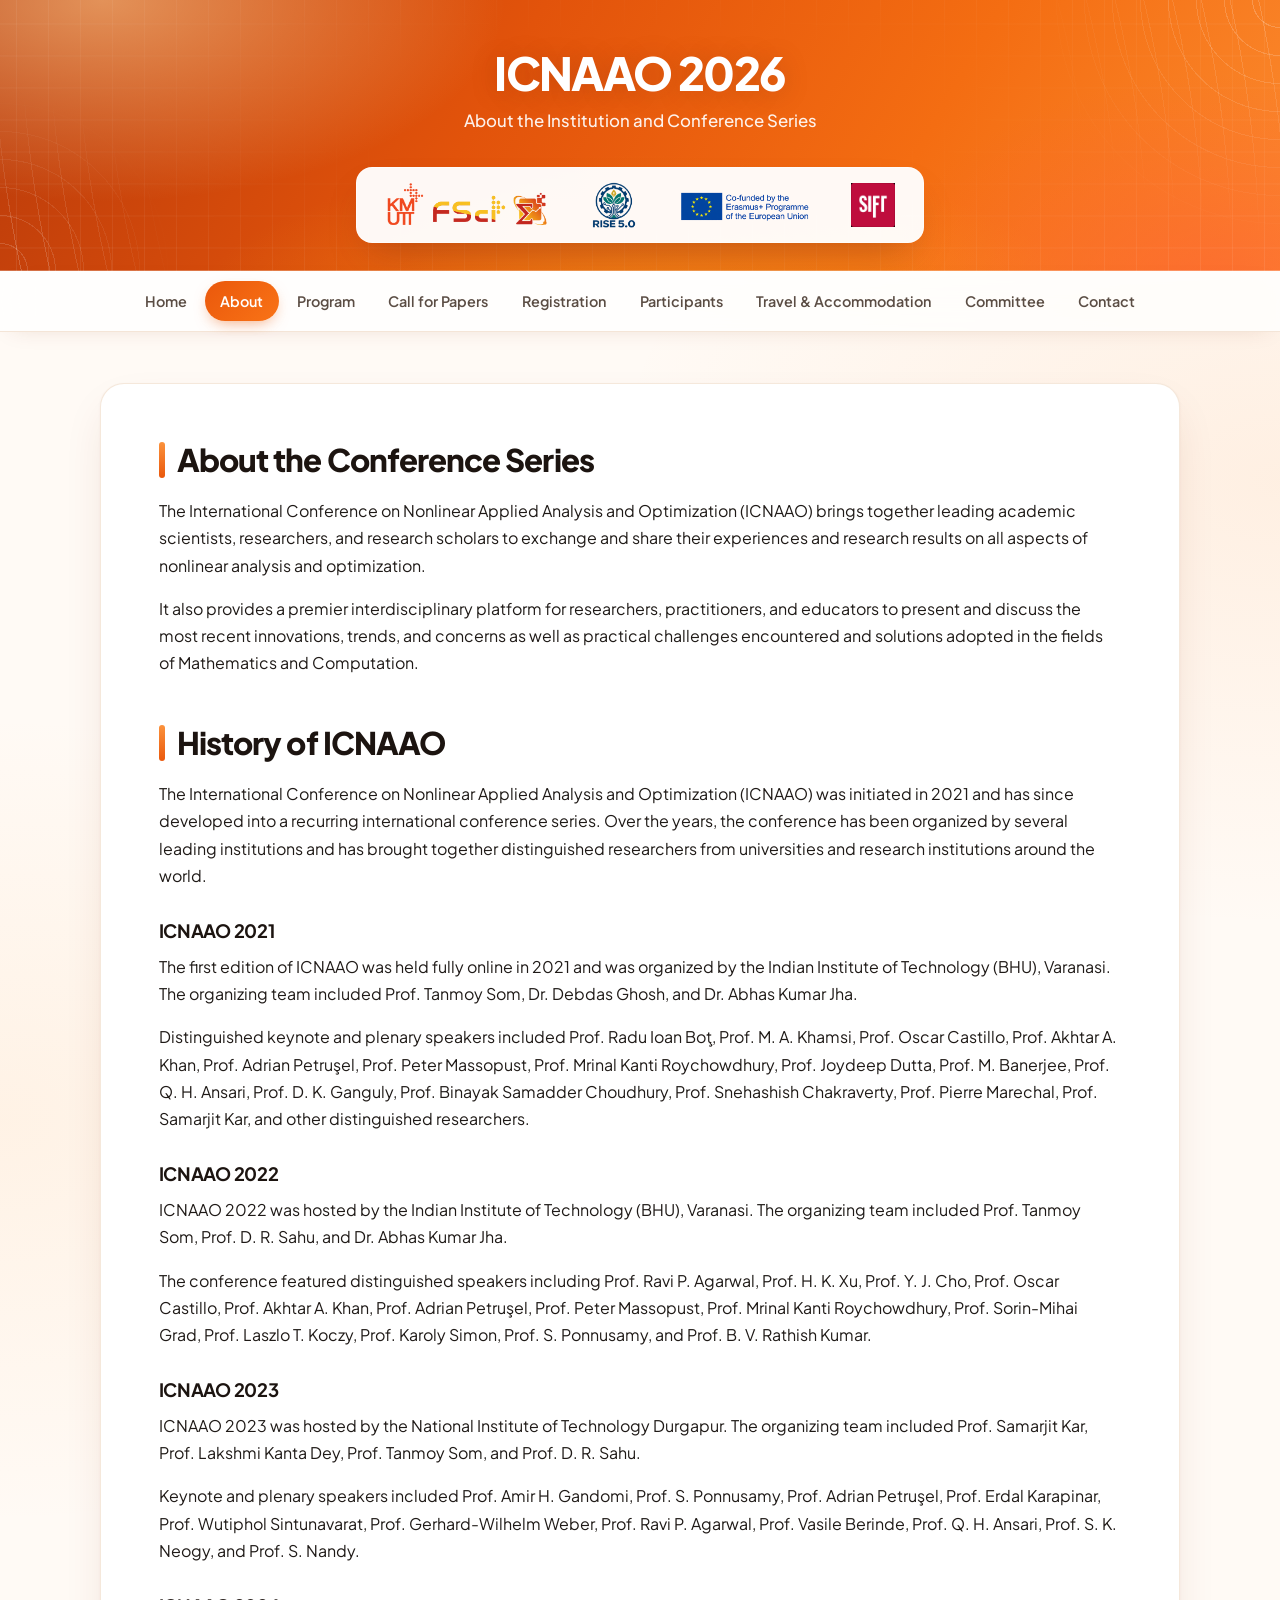
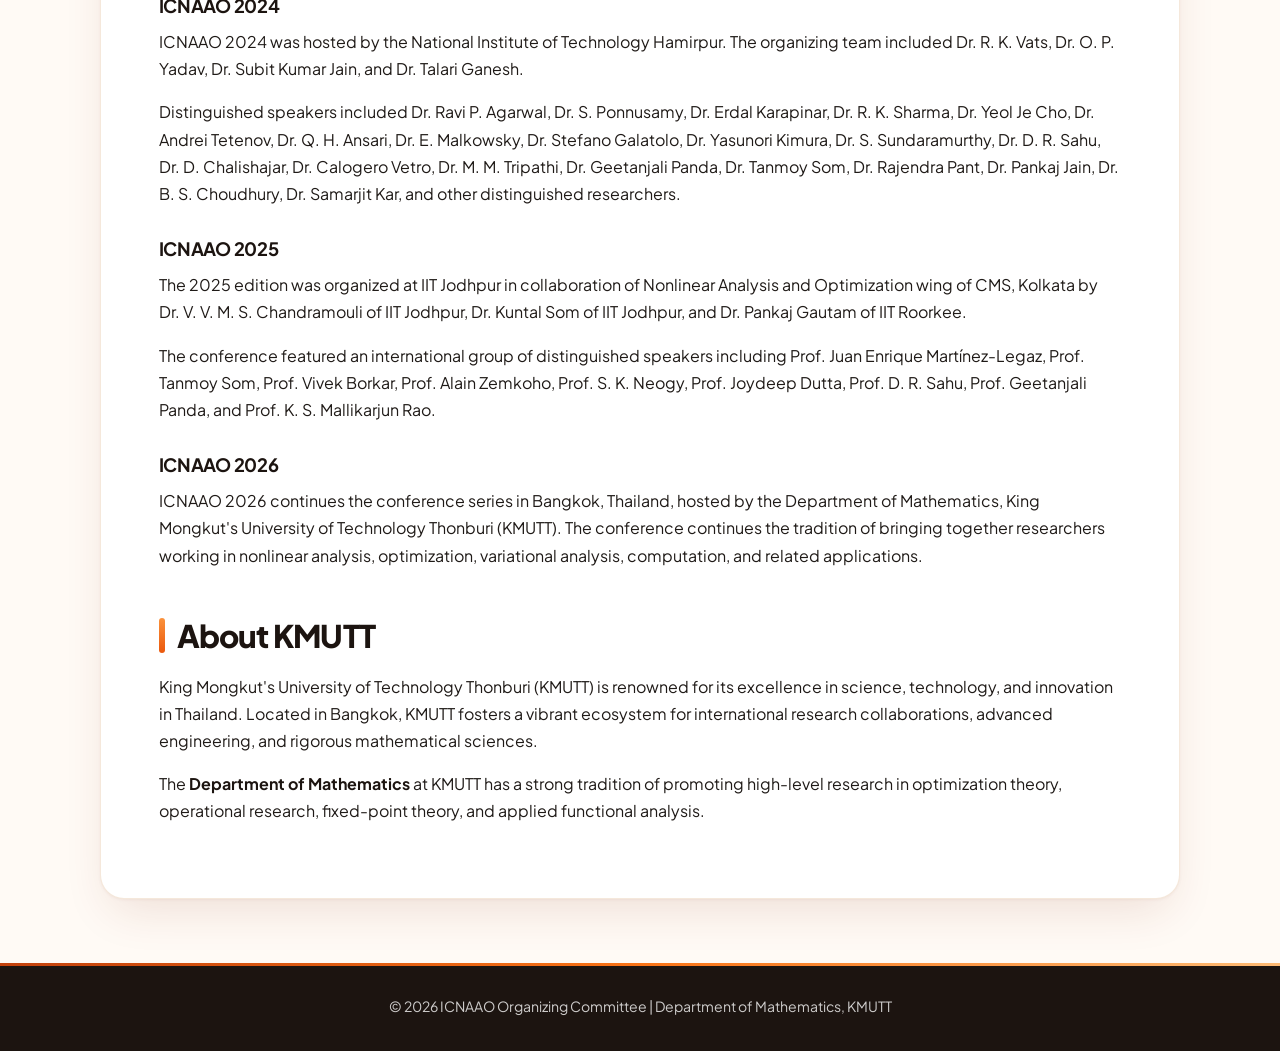
==== commit 98fdad37: "Files changed:  M about.html  M call-for-papers.html  M committee.html  M contact.html  M index.html" ====
--- a/about.html
+++ b/about.html
@@ -21,10 +21,11 @@
         <h1>ICNAAO 2026</h1>
         <p>About the Institution and Conference Series</p>
 
-        <div class="header-logos" aria-label="Conference organizers and partners">
+        <div class="header-logos" aria-label="Conference organizers, partners, and sponsors">
             <img class="logo-kmutt" src="assets/kmutt-logos-transparent.png" alt="King Mongkut's University of Technology Thonburi (KMUTT), Faculty of Science, and Department of Mathematics logos" loading="lazy">
             <img class="logo-rise50" src="assets/rise50-transparent.png" alt="RISE 5.0 logo" loading="lazy">
             <img class="logo-erasmus" src="assets/erasmus-transparent.png" alt="Co-funded by the Erasmus+ Programme of the European Union" loading="lazy">
+            <img class="logo-sift" src="assets/sift.jpeg" alt="SIFT sponsor logo" width="56" height="56" loading="lazy">
         </div>
     </header>
 
--- a/style.css
+++ b/style.css
@@ -217,6 +217,11 @@
     height: 56px;
 }
 
+.header-logos img.logo-sift {
+    width: 44px;
+    height: 44px;
+}
+
 /* ---------- Navigation ---------- */
 
 nav {
@@ -519,6 +524,10 @@
     margin-top: 1.5rem;
     padding-top: 1.5rem;
     border-top: 1px dashed var(--orange-200);
+}
+
+.revised-date {
+    color: #b91c1c;
 }
 
 .announcement-message {
@@ -632,6 +641,11 @@
         height: 48px;
     }
 
+    .header-logos img.logo-sift {
+        width: 36px;
+        height: 36px;
+    }
+
     table {
         display: block;
         overflow-x: auto;
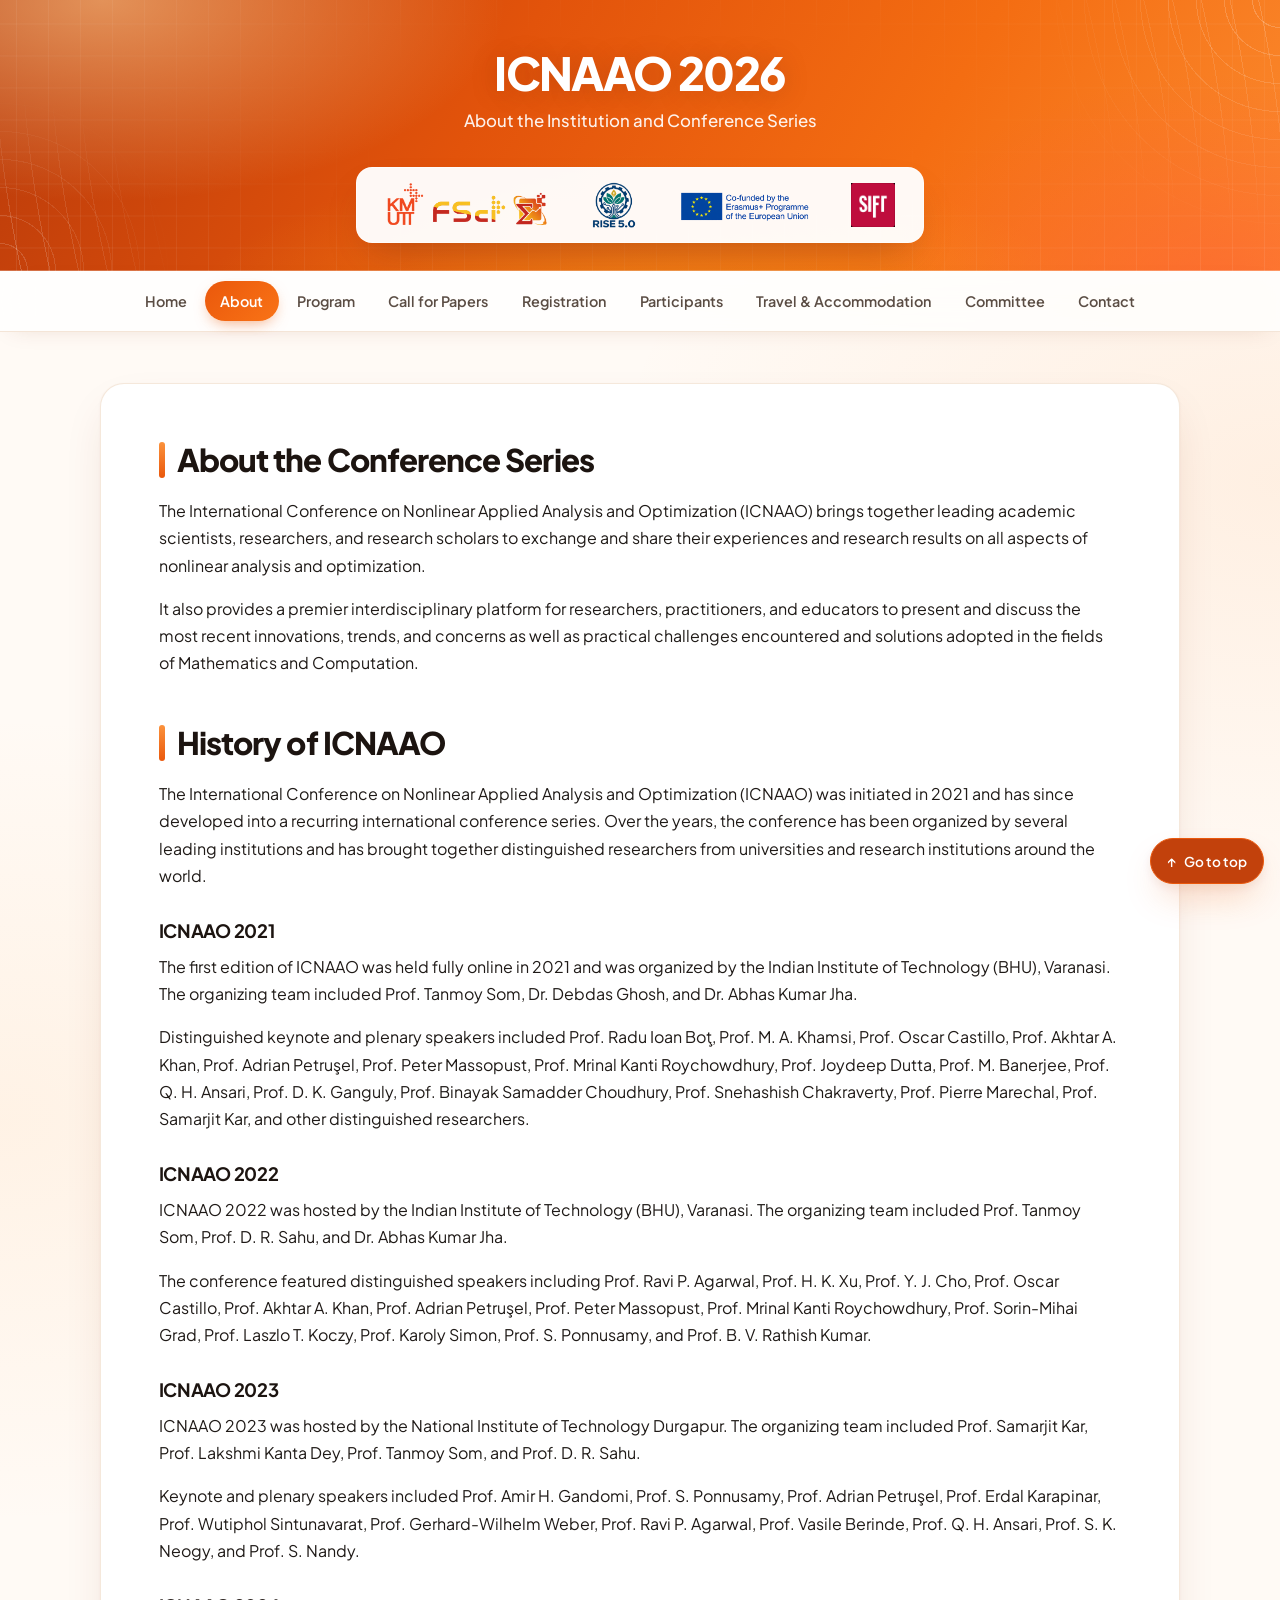
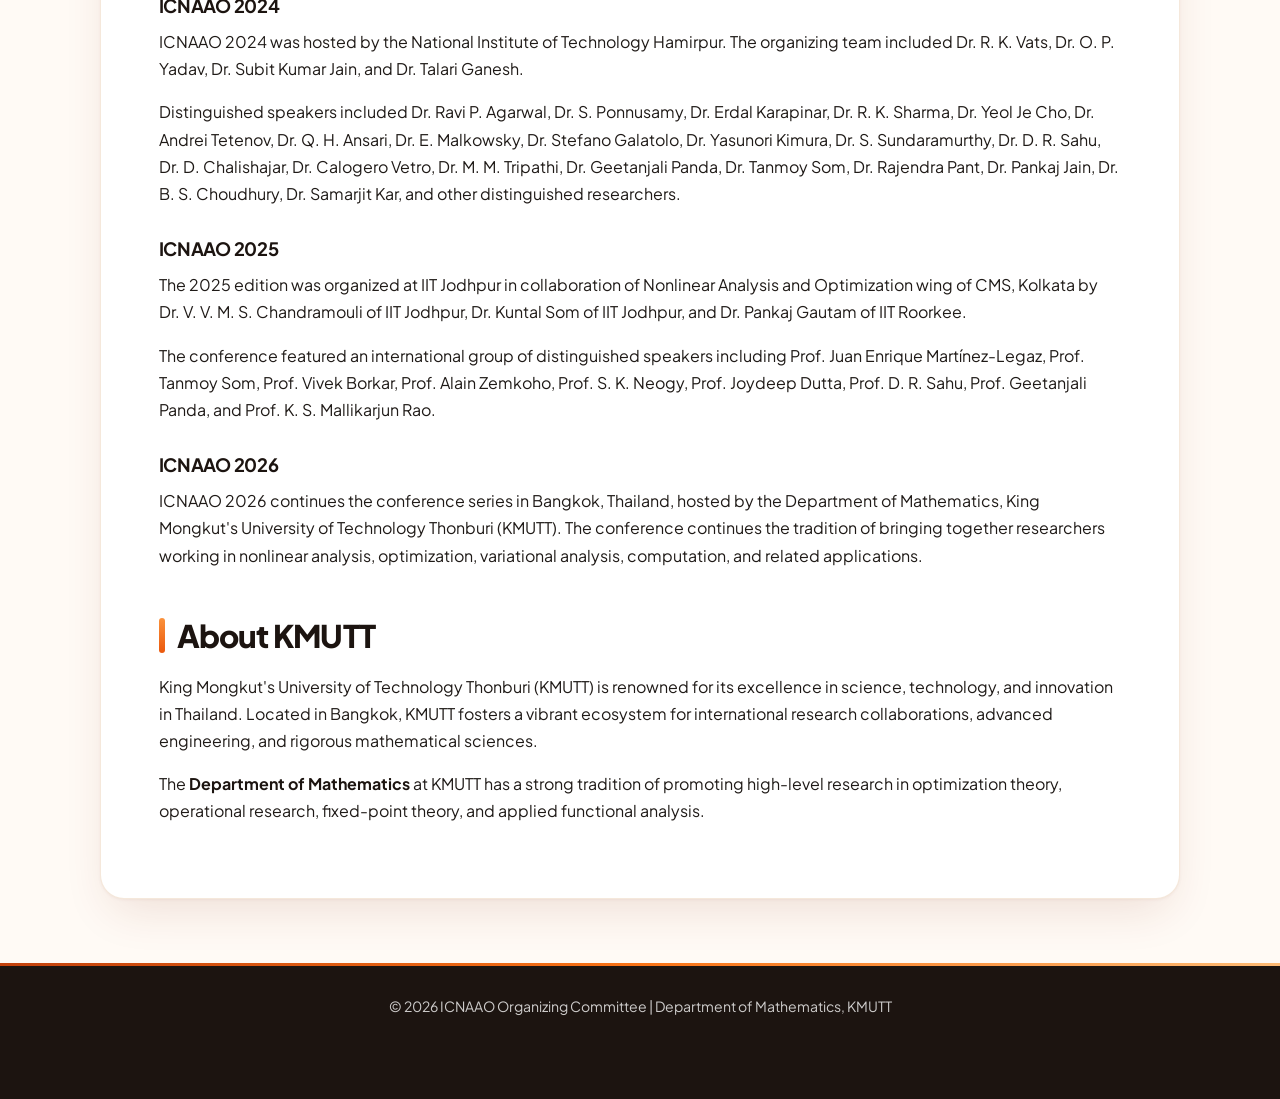
==== commit 7b931408: "Files changed:  M about.html  M call-for-papers.html  M committee.html  M contact.html  M index.html" ====
--- a/about.html
+++ b/about.html
@@ -17,7 +17,7 @@
 </head>
 <body>
 
-    <header>
+    <header id="page-top">
         <h1>ICNAAO 2026</h1>
         <p>About the Institution and Conference Series</p>
 
@@ -199,6 +199,10 @@
 
     </div>
 
+    <div class="floating-page-links" role="navigation" aria-label="Page shortcuts">
+        <a class="floating-page-link" href="#page-top"><span aria-hidden="true">↑</span> Go to top</a>
+    </div>
+
     <footer>
 
         <p>
--- a/style.css
+++ b/style.css
@@ -668,6 +668,52 @@
     }
 }
 
+/* ---------- Floating page shortcuts ---------- */
+
+.floating-page-links {
+    position: fixed;
+    right: max(1rem, env(safe-area-inset-right));
+    bottom: max(1rem, env(safe-area-inset-bottom));
+    z-index: 100;
+    display: flex;
+    flex-direction: column;
+    align-items: flex-end;
+    gap: 0.5rem;
+}
+
+.floating-date-links {
+    display: flex;
+    flex-direction: column;
+    width: 100%;
+    gap: 0.4rem;
+}
+
+.floating-page-link {
+    display: inline-flex;
+    align-items: center;
+    justify-content: center;
+    gap: 0.5rem;
+    min-height: 2.8rem;
+    padding: 0.65rem 1rem;
+    border: 1px solid var(--orange-600);
+    border-radius: 999px;
+    color: #fff;
+    background: var(--orange-700);
+    box-shadow: var(--shadow-lift);
+    font-size: 0.85rem;
+    text-decoration: none;
+}
+
+.floating-date-links .floating-page-link { padding-inline: 0.75rem; }
+.floating-page-link:hover { color: #fff; background: var(--orange-800); }
+.floating-page-link:focus-visible { outline: 3px solid var(--orange-400); outline-offset: 3px; border-radius: 999px; }
+
+footer { padding-bottom: 5rem; }
+
+@media print {
+    .floating-page-links { display: none !important; }
+}
+
 @media (prefers-reduced-motion: reduce) {
     html {
         scroll-behavior: auto;
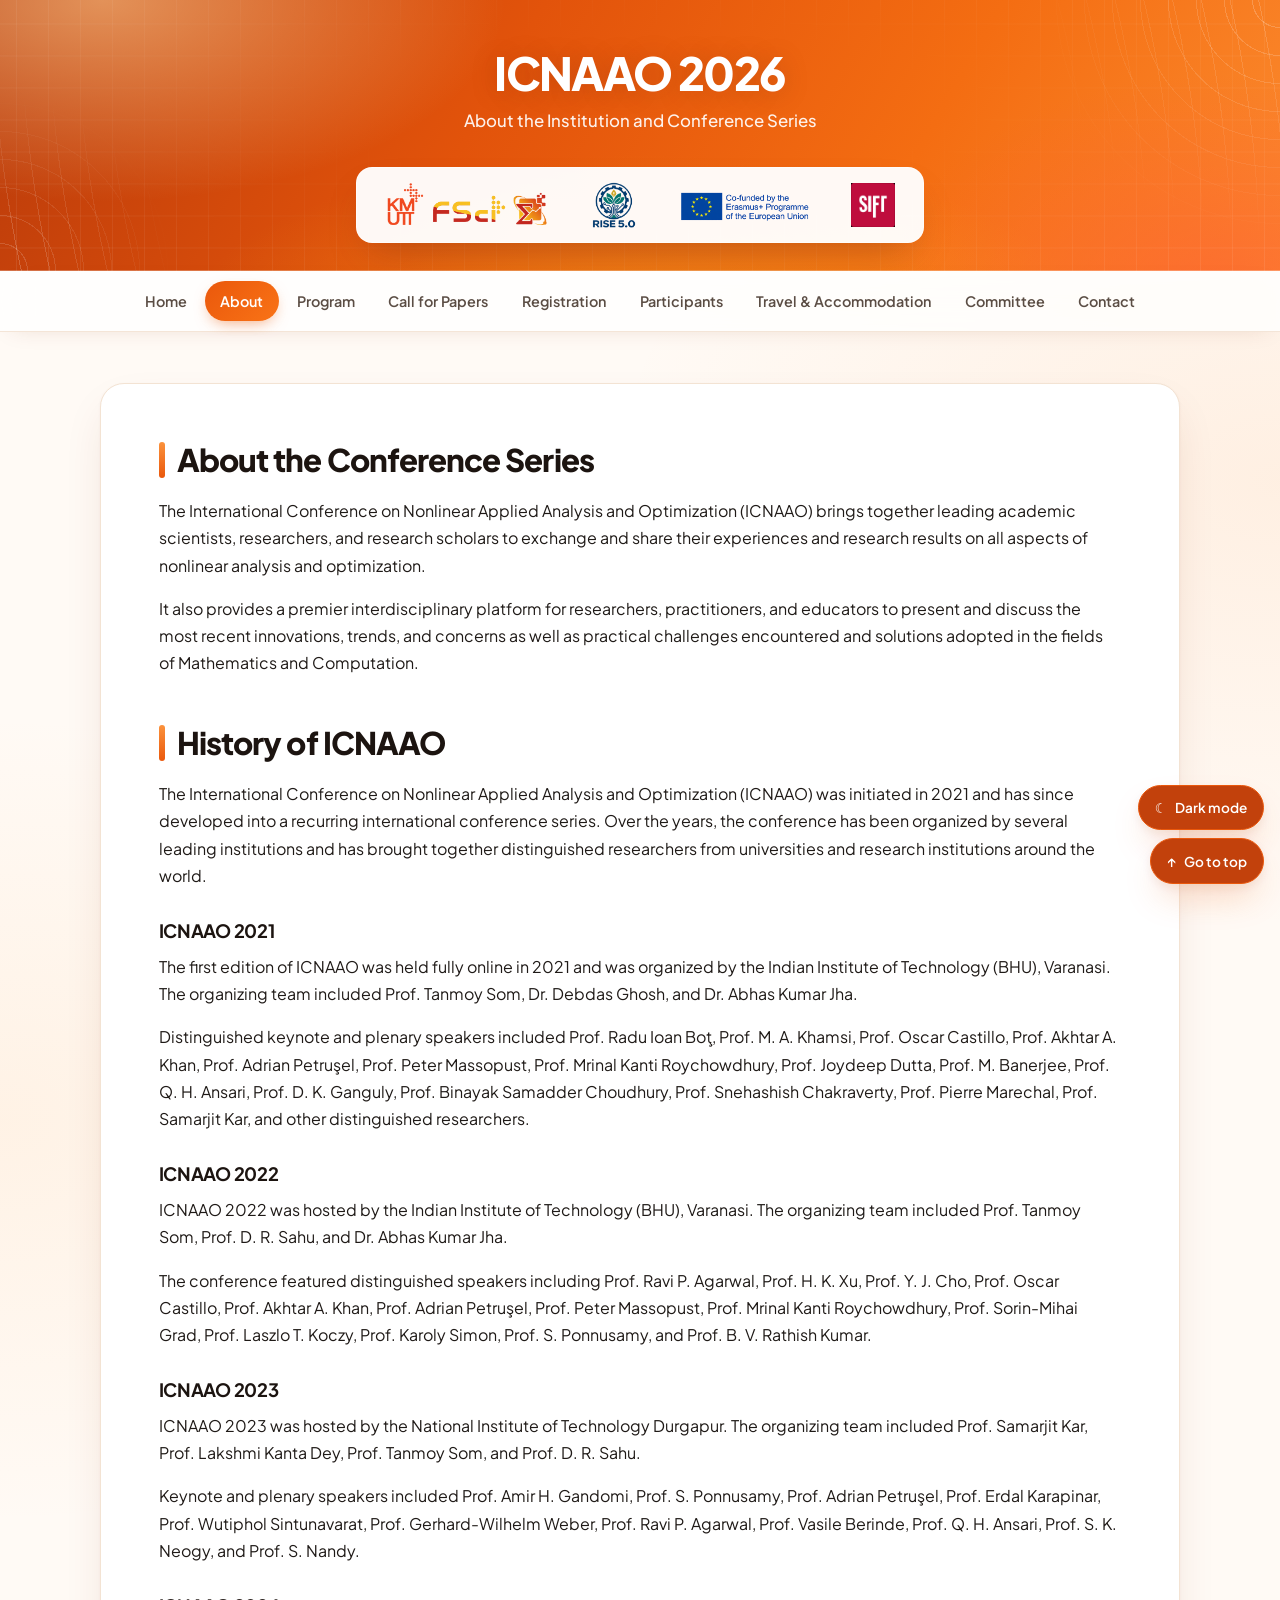
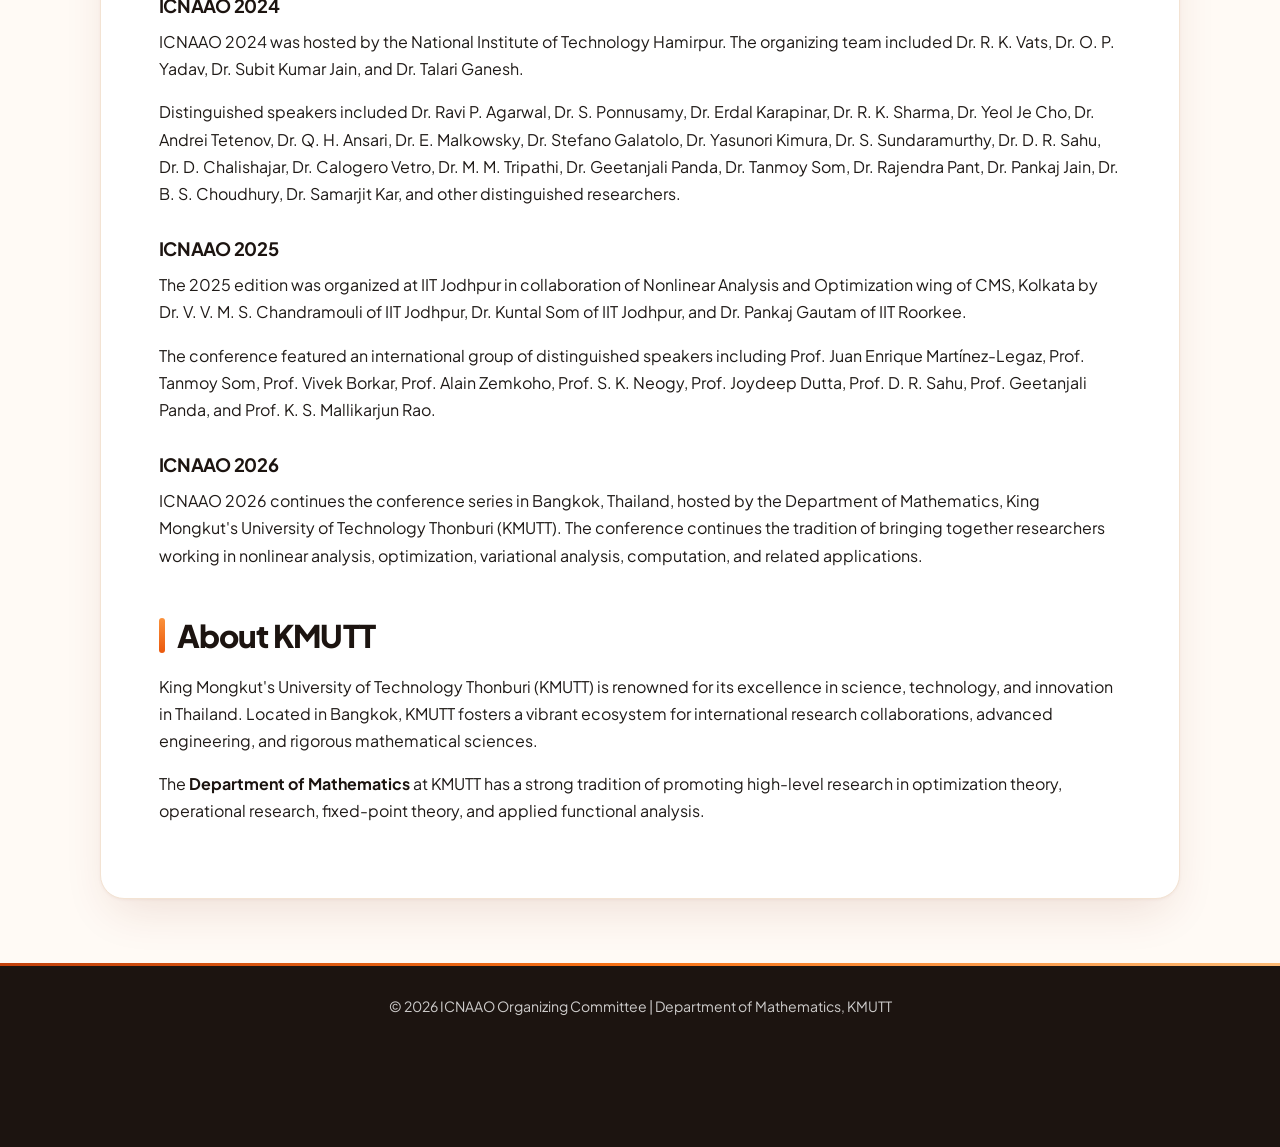
==== commit ed2d3486: "Files changed:  M about.html  M call-for-papers.html  M committee.html  M contact.html  M index.html" ====
--- a/about.html
+++ b/about.html
@@ -13,6 +13,7 @@
     <meta charset="UTF-8">
     <meta name="viewport" content="width=device-width, initial-scale=1.0">
     <title>ICNAAO 2026 - About</title>
+    <script src="theme.js"></script>
     <link rel="stylesheet" href="style.css">
 </head>
 <body>
@@ -200,6 +201,7 @@
     </div>
 
     <div class="floating-page-links" role="navigation" aria-label="Page shortcuts">
+        <button class="floating-page-link theme-toggle" id="theme-toggle" type="button" aria-label="Switch to dark mode" hidden><span aria-hidden="true" data-theme-icon>☾</span><span data-theme-label>Dark mode</span></button>
         <a class="floating-page-link" href="#page-top"><span aria-hidden="true">↑</span> Go to top</a>
     </div>
 
--- a/style.css
+++ b/style.css
@@ -22,6 +22,14 @@
     --muted-color: #6b5f57;
     --border-color: #f3e3d3;
     --surface: #ffffff;
+    --soft-surface: var(--orange-50);
+    --soft-surface-strong: var(--orange-100);
+    --accent-text: var(--orange-800);
+    --nav-surface: rgba(255, 255, 255, 0.82);
+    --nav-text: #5b4d44;
+    --row-surface: #fffcf8;
+    --highlight-end: #fffdfb;
+    --announcement-end: #fffdfa;
 
     --radius-sm: 10px;
     --radius: 16px;
@@ -30,6 +38,38 @@
     --shadow: 0 1px 3px rgba(124, 45, 18, 0.05), 0 20px 48px -12px rgba(124, 45, 18, 0.14);
     --shadow-lift: 0 4px 10px rgba(124, 45, 18, 0.08), 0 18px 36px -10px rgba(234, 88, 12, 0.28);
     --ease: cubic-bezier(0.22, 1, 0.36, 1);
+}
+
+@media screen {
+    :root[data-theme="dark"] {
+        color-scheme: dark;
+        --primary-color: #fdba74;
+        --secondary-color: #fb923c;
+        --bg-light: #171412;
+        --text-color: #eee5de;
+        --heading-color: #fff7ed;
+        --muted-color: #c4b5a8;
+        --border-color: #514034;
+        --surface: #221d19;
+        --soft-surface: #30231a;
+        --soft-surface-strong: #3c2b1e;
+        --accent-text: #fdba74;
+        --nav-surface: rgba(34, 29, 25, 0.94);
+        --nav-text: #eee5de;
+        --row-surface: #28211b;
+        --highlight-end: #221d19;
+        --announcement-end: #221d19;
+        --shadow-sm: 0 2px 8px rgba(0, 0, 0, 0.2);
+        --shadow: 0 12px 40px rgba(0, 0, 0, 0.25);
+        --shadow-lift: 0 6px 24px rgba(0, 0, 0, 0.3);
+    }
+    :root[data-theme="dark"] header {
+        background: radial-gradient(ellipse at 90% 100%, rgba(194, 65, 12, 0.3), transparent 70%), linear-gradient(120deg, #342016, #55270f);
+    }
+    :root[data-theme="dark"] .revised-date { color: #fca5a5; }
+    :root[data-theme="dark"] :is(.highlight-box, .announcements) { border-color: var(--border-color); }
+    :root[data-theme="dark"] .announcement-item + .announcement-item { border-color: var(--border-color); }
+    :root[data-theme="dark"] ::selection { color: #171412; background: #fdba74; }
 }
 
 * {
@@ -75,7 +115,7 @@
 }
 
 a:hover {
-    color: var(--orange-800);
+    color: var(--accent-text);
     text-decoration-color: currentColor;
 }
 
@@ -234,7 +274,7 @@
     gap: 0.2rem;
     padding: 0.6rem 1rem;
     border-bottom: 1px solid rgba(243, 227, 211, 0.9);
-    background: rgba(255, 255, 255, 0.82);
+    background: var(--nav-surface);
     box-shadow: 0 6px 24px -12px rgba(124, 45, 18, 0.18);
     -webkit-backdrop-filter: saturate(180%) blur(16px);
     backdrop-filter: saturate(180%) blur(16px);
@@ -246,15 +286,15 @@
     min-height: 2.5rem;
     padding: 0.5rem 0.95rem;
     border-radius: 999px;
-    color: #5b4d44;
+    color: var(--nav-text);
     font-size: 0.9rem;
     font-weight: 600;
     text-decoration: none;
 }
 
 nav a:hover {
-    color: var(--orange-700);
-    background: var(--orange-50);
+    color: var(--primary-color);
+    background: var(--soft-surface);
 }
 
 nav a.active {
@@ -270,7 +310,7 @@
     flex: 1;
     margin: clamp(1.75rem, 4vw, 3.25rem) auto clamp(2.5rem, 5vw, 4rem);
     padding: clamp(1.5rem, 4.5vw, 3.75rem);
-    border: 1px solid rgba(243, 227, 211, 0.8);
+    border: 1px solid var(--border-color);
     border-radius: var(--radius-lg);
     background: var(--surface);
     box-shadow: var(--shadow);
@@ -360,8 +400,8 @@
 }
 
 th {
-    color: var(--orange-800);
-    background: linear-gradient(180deg, var(--orange-50), var(--orange-100));
+    color: var(--accent-text);
+    background: linear-gradient(180deg, var(--soft-surface), var(--soft-surface-strong));
     font-size: 0.78rem;
     font-weight: 700;
     letter-spacing: 0.08em;
@@ -373,7 +413,7 @@
 }
 
 tbody tr:nth-child(even) td {
-    background: #fffcf8;
+    background: var(--row-surface);
 }
 
 tbody tr {
@@ -381,7 +421,7 @@
 }
 
 tbody tr:hover td {
-    background: var(--orange-50);
+    background: var(--soft-surface);
 }
 
 /* ---------- Footer ---------- */
@@ -427,7 +467,7 @@
     overflow: hidden;
     border: 1px solid var(--orange-200);
     border-radius: var(--radius);
-    background: linear-gradient(135deg, var(--orange-50) 0%, #fffdfb 100%);
+    background: linear-gradient(135deg, var(--soft-surface) 0%, var(--highlight-end) 100%);
 }
 
 .highlight-box::before {
@@ -442,7 +482,7 @@
 
 .highlight-box h3 {
     margin-top: 0;
-    color: var(--orange-700);
+    color: var(--primary-color);
 }
 
 .highlight-box p:last-child,
@@ -513,7 +553,7 @@
     border-radius: var(--radius-lg);
     background:
         radial-gradient(ellipse 28rem 18rem at 100% 0%, rgba(251, 146, 60, 0.18), transparent 70%),
-        linear-gradient(160deg, var(--orange-50) 0%, #fffdfa 70%);
+        linear-gradient(160deg, var(--soft-surface) 0%, var(--announcement-end) 70%);
 }
 
 .announcements h2 {
@@ -532,7 +572,7 @@
 
 .announcement-message {
     margin-bottom: 0.35rem;
-    color: var(--orange-700);
+    color: var(--primary-color);
     font-size: clamp(1.1rem, 2vw, 1.3rem);
     font-weight: 750;
     letter-spacing: -0.02em;
@@ -708,7 +748,10 @@
 .floating-page-link:hover { color: #fff; background: var(--orange-800); }
 .floating-page-link:focus-visible { outline: 3px solid var(--orange-400); outline-offset: 3px; border-radius: 999px; }
 
-footer { padding-bottom: 5rem; }
+.theme-toggle { font-family: inherit; font-weight: 600; cursor: pointer; }
+.theme-toggle[hidden] { display: none; }
+
+footer { padding-bottom: 8rem; }
 
 @media print {
     .floating-page-links { display: none !important; }
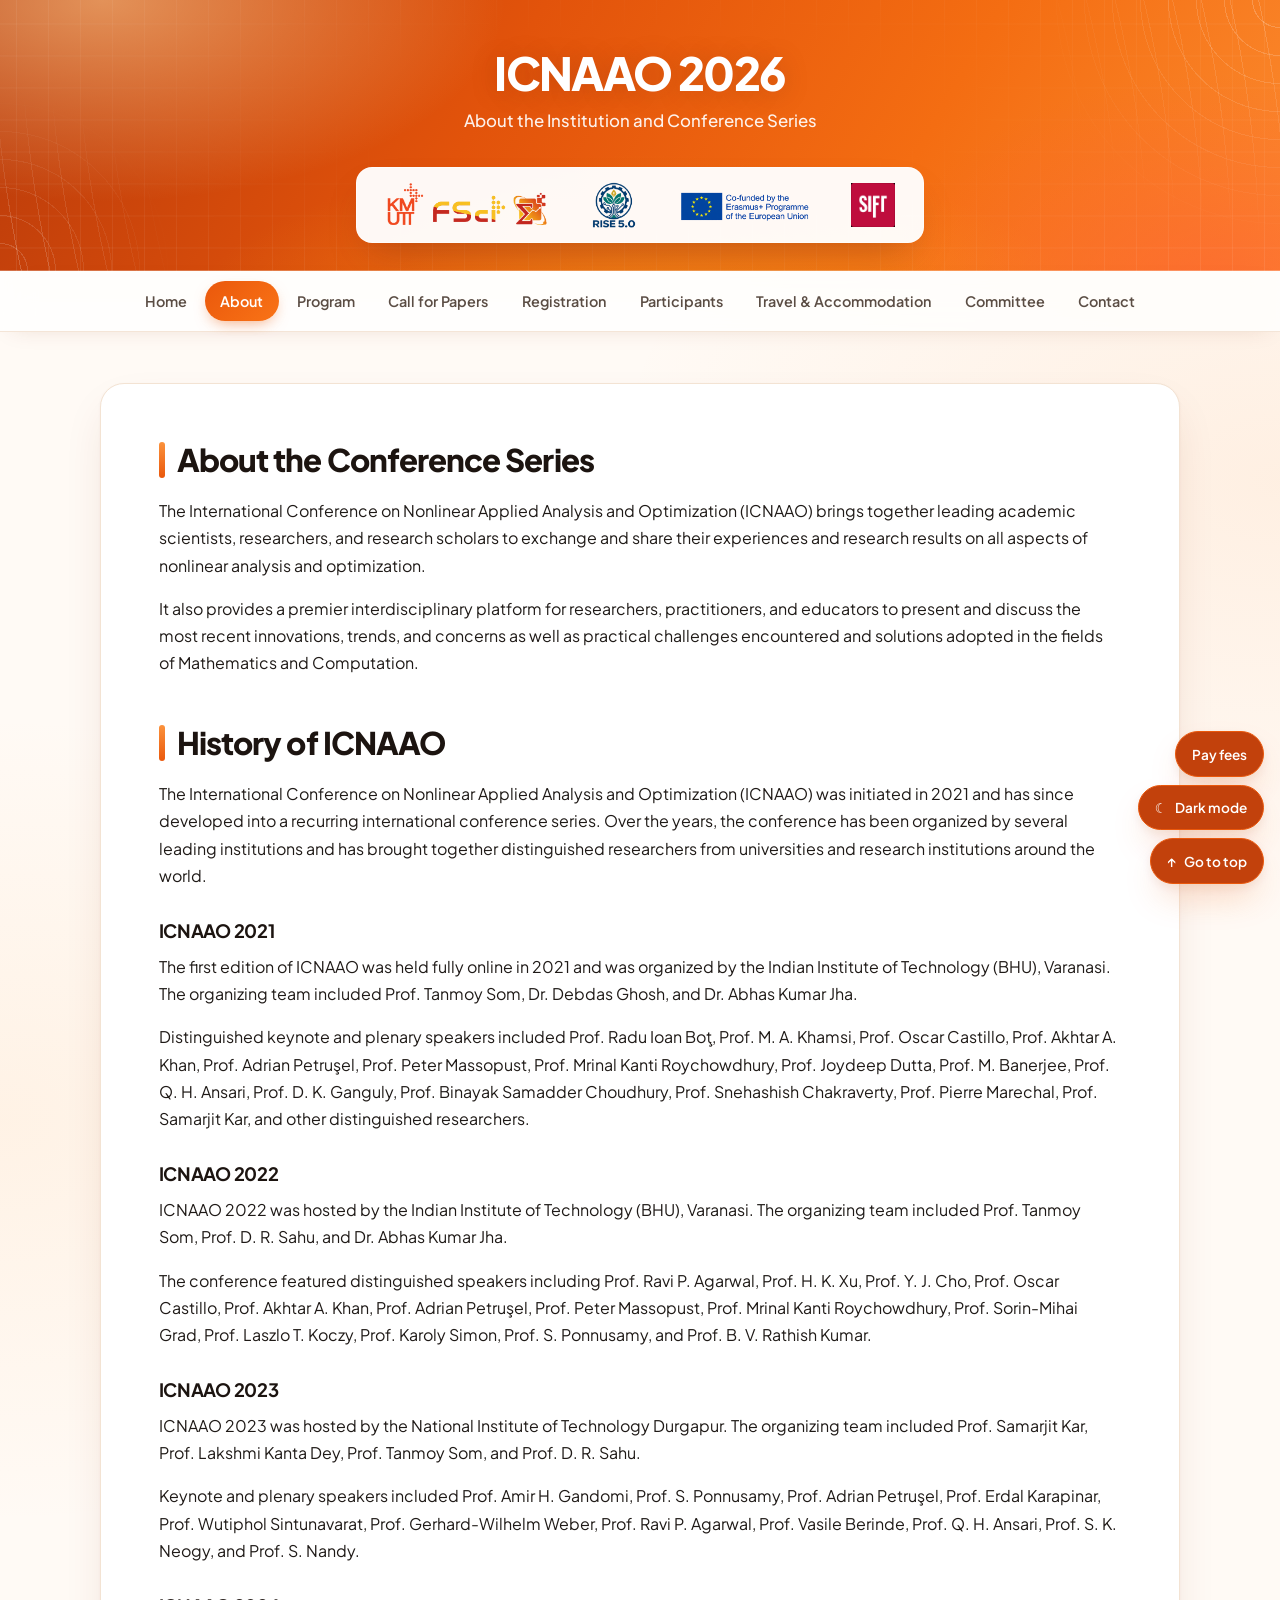
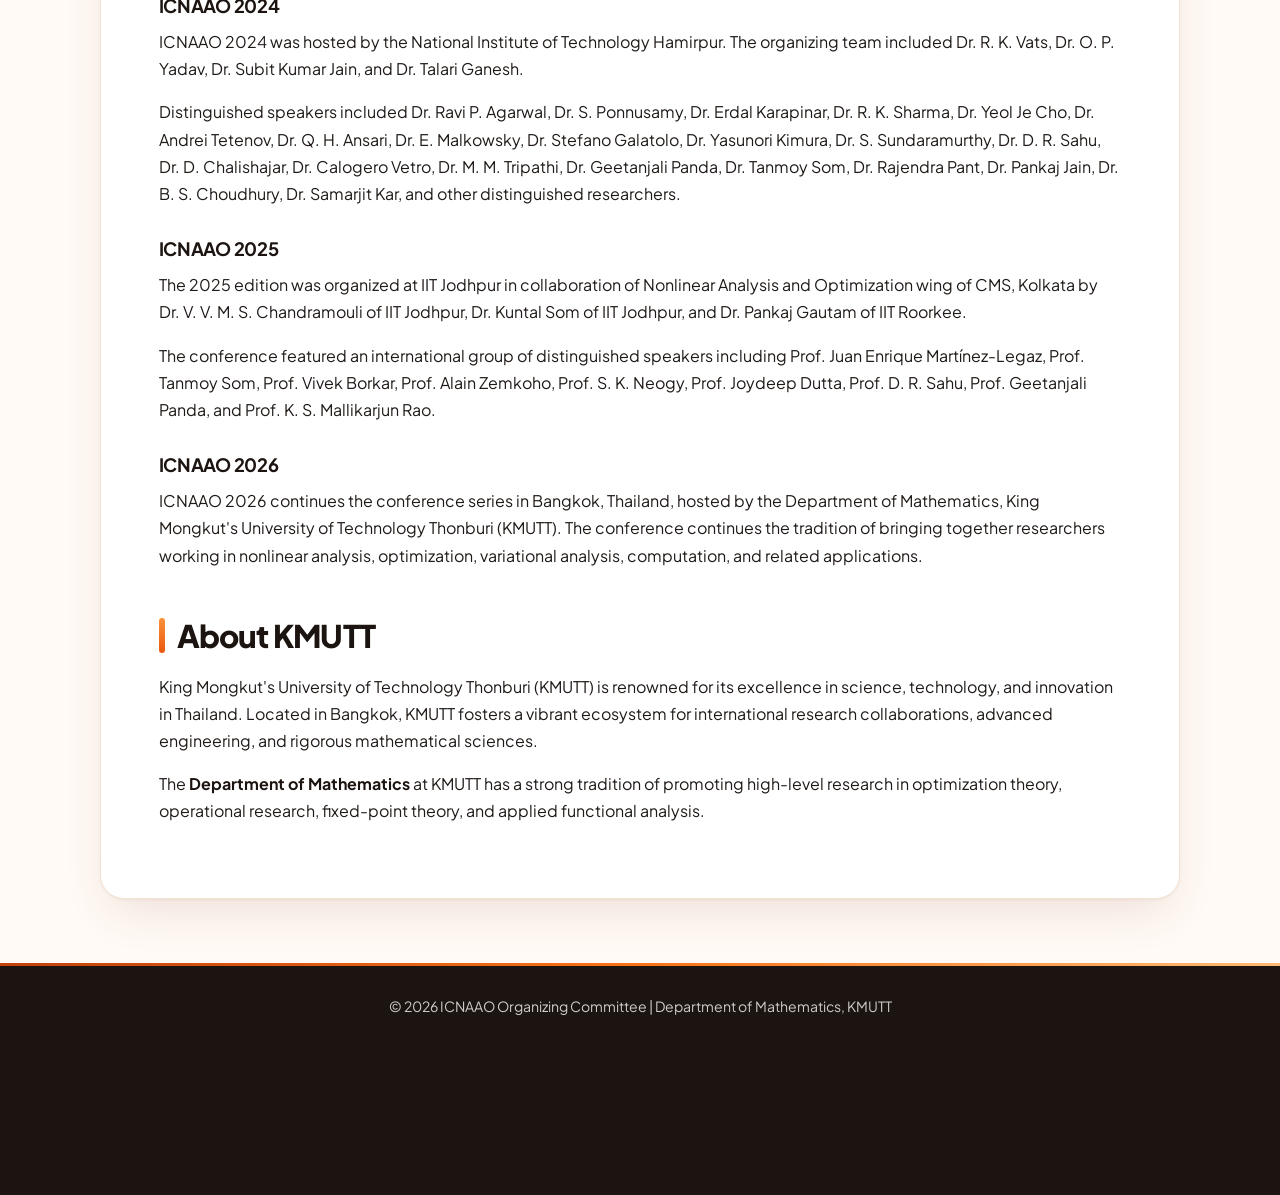
==== commit dff91120: "Files changed:  M about.html  M call-for-papers.html  M committee.html  M contact.html  M index.html" ====
--- a/about.html
+++ b/about.html
@@ -201,6 +201,7 @@
     </div>
 
     <div class="floating-page-links" role="navigation" aria-label="Page shortcuts">
+        <a class="floating-page-link payment-link" href="https://pay.mathpayment.com/" target="_blank" rel="noopener noreferrer" aria-label="Pay your ICNAAO 2026 registration fee">Pay fees</a>
         <button class="floating-page-link theme-toggle" id="theme-toggle" type="button" aria-label="Switch to dark mode" hidden><span aria-hidden="true" data-theme-icon>☾</span><span data-theme-label>Dark mode</span></button>
         <a class="floating-page-link" href="#page-top"><span aria-hidden="true">↑</span> Go to top</a>
     </div>
--- a/style.css
+++ b/style.css
@@ -751,7 +751,7 @@
 .theme-toggle { font-family: inherit; font-weight: 600; cursor: pointer; }
 .theme-toggle[hidden] { display: none; }
 
-footer { padding-bottom: 8rem; }
+footer { padding-bottom: 11rem; }
 
 @media print {
     .floating-page-links { display: none !important; }
